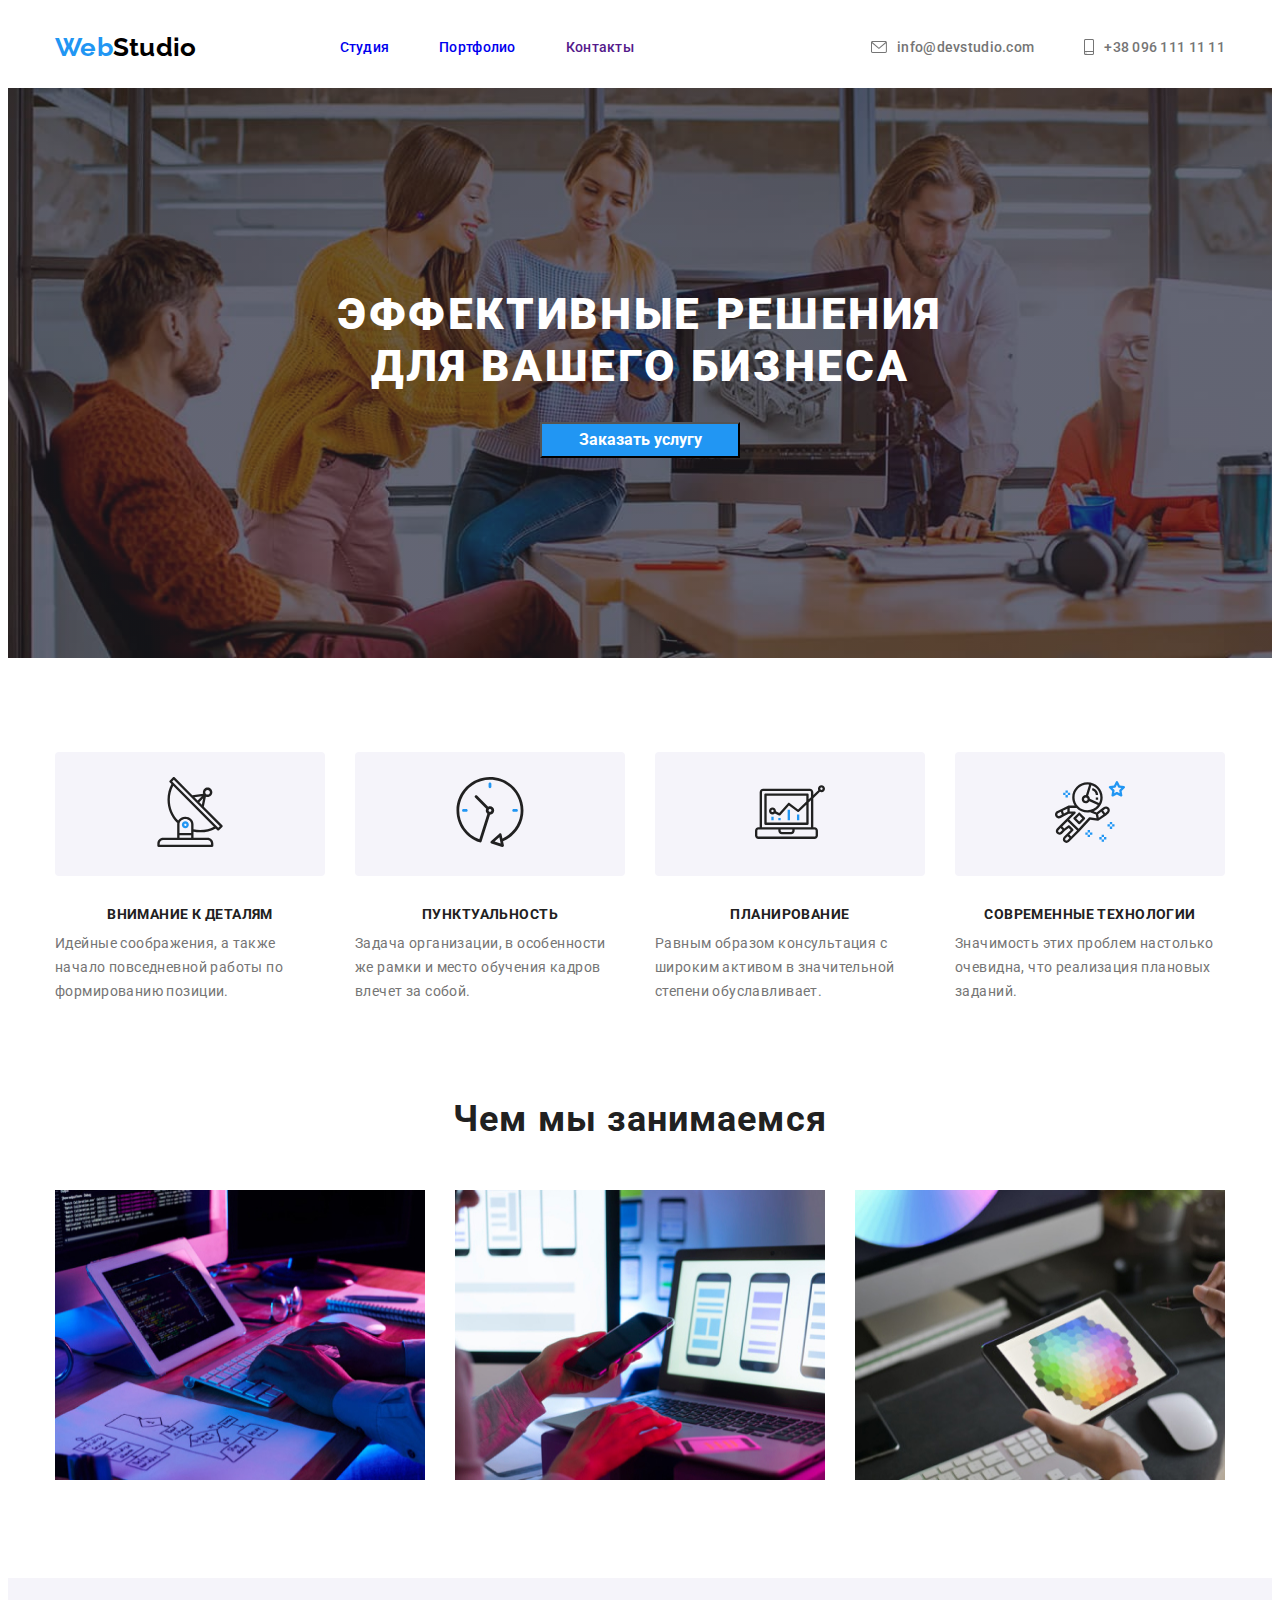
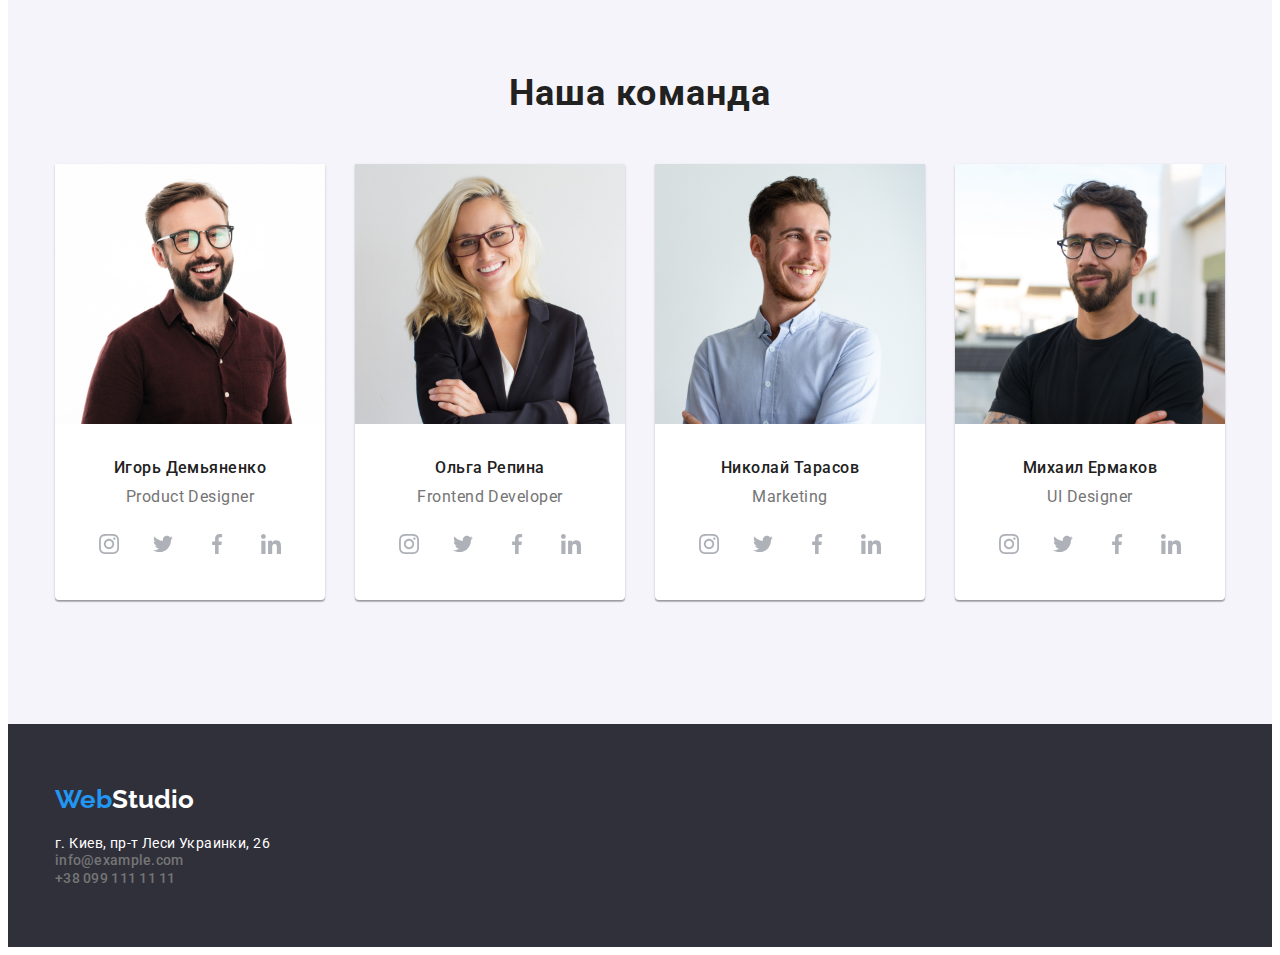
==== index.html @ 42b8e241 "Изменяет соц иконки" ====
<!DOCTYPE html>
<html lang="ru">
<head>
    <meta charset="UTF-8">
    <meta name="viewport" content="width=device-width, initial-scale=1.0">
    <title lang="en">WebStudio</title>
    <link <link href="https://fonts.googleapis.com/css2?family=Raleway:wght@700&family=Roboto:wght@400;500;700;900&display=swap" rel="stylesheet">
    <link rel="stylesheet" href="https://cdnjs.cloudflare.com/ajax/libs/modern-normalize/1.0.0/modern-normalize.min.css" integrity="sha512-ISS7cAi1PEhQ8jnbJpJZMd29NlhNj4AWYyLOSp2CE/CsHxTCu+r+t0D2yoJudVrd0/8fTVPUVDzY5Tvli75u/g==" crossorigin="anonymous" />
    <link rel="stylesheet" href="./style.css">
</head>
<!---->
<body>
    <header class="header">
        <div class="container">
                <nav class="nav">
                    <div class="container-nav-list">
                        <a class="logo" lang="en" href="#">
                        <span class="logo-first">Web</span><span class="logo-second">Studio</span>
                        </a>
                        
                            <ul class="nav-list">

                                <li class="nav-list"><a class="nav-list-studio" href="index.html">Студия</a></li>
                                <li class="nav-list"><a class="nav-list-portfolio" href="portfolio.html">Портфолио</a></li>
                                <li class="nav-list"><a class="nav-list-contacts" href="">Контакты</a></li>
                                
                            </ul>
                    </div>
                </nav>
                <ul class="container-contacts">
                    <li class="contacts-envelope contacts">
                        <svg class="icon-envelope">
                            <use href="./symbol-defs.svg#icon-envelope-1"></use>
                        </svg>  
                        <a class="mail mail-head" href="mailto:info@devstudio.com">info@devstudio.com</a>
                    </li>
                    <li class="contacts-smartphone contacts">
                        <svg class="icon-smartphone">
                            <use  href="./symbol-defs.svg#icon-smartphone-1"></use>
                        </svg>
                        <a class="tel tel-head" href="tel:+380961111111">+38 096 111 11 11</a>
                    </li>
                </ul>                  
        </div>                    
    </header>
    <main>
        <!-- HERO -->
        <section class="hero">
            <div class="container-hero">
                <!--<img src="./Images/Img (7) (1).jpg" alt="Команда разработчиков" width="1600px" height="600px">-->
                <div class="hero-title"><h1 class="hero-title">Эффективные решения<br> для вашего бизнеса</h1></div>
                <div class="container-hero-btn"><button class="hero-btn" type="button"><span class="hero-btn-name">Заказать услугу</span></button></div>
            </div>
        </section>
        <!-- Преимущества работы -->
        <section class="advantages">
            <!-- <h2>Преимущества работы с нами</h2> -->
            <ul class="advantages-list">
                <div class="container-advantages-list container">
                    <li class="advantages-item">
                        <div class="container-icon-advantages"><svg class="icon-advantages"><use href="./symbol-defs.svg#icon-antenna-1-1"></use></svg></div>                
                        <h3 class="advantages-title">Внимание к деталям</h3>
                        <p class="advantages-discription">Идейные соображения, а также начало повседневной работы по формированию позиции.</p>
                    </li>
                    <li class="advantages-item">
                        <div class="container-icon-advantages"><svg class="icon-advantages"><use href="./symbol-defs.svg#icon-clock-1-1"></use></svg></div>
                        <h3 class="advantages-title">Пунктуальность</h3>
                        <p class="advantages-discription">Задача организации, в особенности же рамки и место обучения кадров влечет за собой.</p>
                    </li>
                    <li class="advantages-item">
                        <div class="container-icon-advantages"><svg class="icon-advantages"><use href="./symbol-defs.svg#icon-diagram-1-1"></use></svg></div>
                        <h3 class="advantages-title">Планирование</h3>
                        <p class="advantages-discription">Равным образом консультация с широким активом в значительной степени обуславливает.</p>
                    </li>
                    <li class="advantages-item">
                        <div class="container-icon-advantages"><svg class="icon-advantages"><use href="./symbol-defs.svg#icon-astronaut-1-1"></use></svg></div>
                        <h3 class="advantages-title">Современные технологии</h3>
                        <p class="advantages-discription">Значимость этих проблем настолько очевидна, что реализация плановых заданий.</p>
                    </li>
                </div>
            </ul>
        </section>
        <!--Чем мы занимаемся-->
        <section>  
            <div class="container-we_made container">
                <h2 class="we_made-title">Чем мы занимаемся</h2>
                <ul>
                    <div class="we_made_job-list">
                        <li><img src="Images/img.jpg" alt="Ноутбук на столе." width="370" height="290"></li>
                        <li><img src="Images/img(1).jpg" alt="Телефон." width="370" height="290"></li>
                        <li><img src="Images/img(2).jpg" alt="Планшет." width="370" height="290"></li>
                    </div>
                </ul>
            </div>
        </section>
        <!-- Наша команда -->
        <section class="our_team">
            <div class="container-our_team container">
                <h2 class="our_team-tilte">Наша команда</h2>
                <ul>
                    <div class="our-team-list">
                        <div class="card-item-studio"><li class="our_team-item"><img src="Images/img(3).jpg" alt="Игорь Демьяненко" width="270" height="260">
                        <div class="name"><h3 class="our_team-item-title">Игорь Демьяненко</h3></div>
                        <div class="position"><p lang="en" class="our_team-item-position">Product Designer</p>
                            <ul class="social-list">
                                <div class="container-social-list">
                                    <li class="social-list-item"><svg class="social-icon"><use href="./symbol-defs.svg#icon-Ellipse-5-1"></use></svg></li>
                                    <li class="social-list-item"><svg class="social-icon"><use href="./symbol-defs.svg#icon-Ellipse-1-1"></use></svg></li>
                                    <li class="social-list-item"><svg class="social-icon"><use href="./symbol-defs.svg#icon-Ellipse-3-1"></use></svg></li>
                                    <li class="social-list-item"><svg class="social-icon"><use href="./symbol-defs.svg#icon-Ellipse-4-1"></use></svg></li>
                                </div>
                            </ul>
                        </div></li>
                        </div>
                        <div class="card-item-studio"><li class="our_team-item"><img src="Images/img(4).jpg" alt="Ольга Репина" width="270" height="260">
                            <div class="name"><h3 class="our_team-item-title">Ольга Репина</h3></div>
                            <div class="position"><p lang="en" class="our_team-item-position">Frontend Developer</p>
                            <ul class="social-list">
                                <div class="container-social-list">
                                    <li class="social-list-item"><svg class="social-icon"><use href="./symbol-defs.svg#icon-Ellipse-5-1"></use></svg></li>
                                    <li class="social-list-item"><svg class="social-icon"><use href="./symbol-defs.svg#icon-Ellipse-1-1"></use></svg></li>
                                    <li class="social-list-item"><svg class="social-icon"><use href="./symbol-defs.svg#icon-Ellipse-3-1"></use></svg></li>
                                    <li class="social-list-item"><svg class="social-icon"><use href="./symbol-defs.svg#icon-Ellipse-4-1"></use></svg></li>
                                </div>
                            </ul>
                            </div></li>
                        </div>
                        <div class="card-item-studio"><li class="our_team-item"><img src="Images/img(5).jpg" alt="Николай Тарасов" width="270" height="260">
                            <div class="name"><h3 class="our_team-item-title">Николай Тарасов</h3></div>
                            <div class="position"><p lang="en" class="our_team-item-position">Marketing</p>
                            <ul class="social-list">
                                <div class="container-social-list">
                                    <li class="social-list-item"><svg class="social-icon"><use href="./symbol-defs.svg#icon-Ellipse-5-1"></use></svg></li>
                                    <li class="social-list-item"><svg class="social-icon"><use href="./symbol-defs.svg#icon-Ellipse-1-1"></use></svg></li>
                                    <li class="social-list-item"><svg class="social-icon"><use href="./symbol-defs.svg#icon-Ellipse-3-1"></use></svg></li>
                                    <li class="social-list-item"><svg class="social-icon"><use href="./symbol-defs.svg#icon-Ellipse-4-1"></use></svg></li>
                                </div>
                            </ul>
                            </div></li>
                        </div>
                        <div class="card-item-studio"><li class="our_team-item"><img src="Images/img(6).jpg" alt="Михаил Ермаков" width="270" height="260">
                            <div class="name"><h3 class="our_team-item-title">Михаил Ермаков</h3></div>
                            <div class="position"><p lang="en" class="our_team-item-position">UI Designer</p>
                            <ul class="social-list">
                                <div class="container-social-list">
                                    <li class="social-list-item"><svg class="social-icon"><use href="./symbol-defs.svg#icon-Ellipse-5-1"></use></svg></li>
                                    <li class="social-list-item"><svg class="social-icon"><use href="./symbol-defs.svg#icon-Ellipse-1-1"></use></svg></li>
                                    <li class="social-list-item"><svg class="social-icon"><use href="./symbol-defs.svg#icon-Ellipse-3-1"></use></svg></li>
                                    <li class="social-list-item"><svg class="social-icon"><use href="./symbol-defs.svg#icon-Ellipse-4-1"></use></svg></li>
                                </div>
                            </ul>                            

                        </div></li>
                        </div>
                    </div>
                </ul>
            </div>
        </section>
        <!-- <section>
            <h2 class="constant-clients">Постоянные клиенты</h2>
        </section>-->
    </main> 
    <footer class="footer">
        <div class="container">
            <div class="container-logo">
                <a class="logo" lang="en" href="#"> 
                    <span class="logo-first">Web</span><span class="logo-foot">Studio</span></a> 
            </div>
            <address class="adress">
                <div class="container-adress">
                    <p class="adress-gorod">г. Киев, пр-т Леси Украинки, 26</p>
                    <ul class="contacts">
                        <li><a class="mail" href="mailto:info@example.com">info@example.com</a></li>
                        <li><a class="tel" href="tel:+380991111111">+38 099 111 11 11</a></li>
                    </ul>
                </div>
            </address>
        </div>
    </footer>  

</body>
</html>
---- style.css ----
:root{
    --accent-color:#2196F3;
    --roboto-font: Roboto, sans-serif;
    --raleway-font: Raleway, sans-serif;
    --titles-color: #212121;
    --items-color: #757575;

}

h1,
h2,
h3,
h4,
h5,
h6{
    margin: 0;
}

ul,
ol{
    margin: 0;
    padding: 0;
}
p{
    margin: 0;
}

/*------------HEADER--------------*/ 
.logo{
font-family: var(--raleway-font);
font-weight: 700;
font-size: 26px;
line-height: 1.192;
text-decoration: none;    
}
.logo-first{
color: #2196F3;

}
.logo-second{
color: #000000;
}
.header{
    padding-bottom: 25px;
}

.header .logo{
    margin-right: 93px;
    
}
.nav-list:not(:first-child){
  margin-left: 50px;  
}
.icon-envelope{
    width: 16px;
    height: 12px;
}
.mail-head{
    margin-left: 10px;
}
.tel-head{
    margin-left: 10px;
}
.icon-smartphone{
    width: 10px;
    height: 16px;
}

.contacts-smartphone{
    margin-left: 50px;
    display: flex;
    align-items: center;
}
.contacts-smartphone:hover, .contacts-smartphone:focus, .contacts-envelope:hover, .coctacts-envelope:focus{
    fill: var(--accent-color);
    color: var(--accent-color);
}

.contacts-envelope{
    display: flex;
    align-items: center;
}

.container{
    width: 1170px;
    padding: 0 15px;
    margin: 0 auto;
   
}
.header>.container{
    display: flex;
    align-items: center;
    justify-content: space-between;
    padding-top: 24px;
}
.container-nav-list{
    display: flex;
    align-items: center;
}
.nav-list{
    display: flex;
    align-items: center;
}
.container-contacts{
    display: flex;
    align-items: center;
    
}


.nav{
font-family: var(--roboto-font);
font-style: normal;
font-weight: 500;
font-size: 14px;
line-height: 1.143;
letter-spacing: 0.02em;
           
}
.nav-list{
    color: var(--titles-color);
}
.nav-list, .contacts, .advantages-list, .we_made_job-list, .our-team-list, .btn-list, .examples-list {
list-style: none;

}
.nav-list-studio, .nav-list-portfolio, .nav-list-contacts{
    text-decoration: none;
    
}
.nav-list-studio:hover, .nav-list-studio:focus, 
.nav-list-portfolio:hover, .nav-list-portfolio:focus, 
.nav-list-contacts:hover, .nav-list-contacts:focus {
    color: var(--accent-color);
}
.mail, .tel {
    text-decoration: none;
    color: var(--items-color);
    font-style: normal;
    font-family: var(--roboto-font);
    font-style: normal;
    font-weight: 500;
    font-size: 14px;
    line-height: 1.143;
    letter-spacing: 0.02em;
}

.mail:hover, .mail:focus, .tel:hover, .tel:focus{
    color:var(--accent-color);
}

}
/*-------------END HEADER----------------*/

/*-------------HERO----------------*/


.hero{
    padding-bottom: 200px;
    padding-top: 200px;
    background-color: #2F303A;

}
.container-hero{
    text-align: center;
    padding-bottom: 200px;
    padding-top: 200px;
    background-color: #2F303A;
    background-image: linear-gradient(
        rgba(47, 48, 58, 0.4),
        rgba(47, 48, 58, 0.4)), 
        url(./Images/Img\ \(7\)\ \(1\).jpg);
    background-repeat: no-repeat;
    background-size: cover;
    
}

.hero-title{
font-family: var(--roboto-font);
font-weight: 900;
font-size: 44px;
line-height: 1,364;
letter-spacing: 0.06em;
text-transform: uppercase;
text-align: center;
margin-bottom: 30px;
color: #FFFFFF;
}


.hero-btn{
font-family: var(--roboto-font);
font-style: normal;
font-weight: bold;
font-size: 16px;
line-height: 1.875;
text-align: center;
min-width: 200px;
background-color: var(--accent-color);

/* identical to box height, or 187% */

color: #FFFFFF;
}

.hero-btn-name{
font-family: var(--roboto-font);
font-style: normal;
font-weight: bold;
font-size: 16px;
line-height: 1.875;
/* identical to box height, or 187% */
}

.container-hero-btn{
    text-align: center;
}

/*--------------END HERO--------------*/

/*--------------ADVANTAGES-------------*/
.advantages-title{
    
    font-family: var(--roboto-font);
    font-style: normal;
    font-weight: bold;
    font-size: 14px;
    line-height:1.143;
    letter-spacing: 0.03em;
    text-transform: uppercase;
    color: var(--titles-color);
    margin-top: 30px;
}
.advantages-discription{
font-family: var(--roboto-font);
font-style: normal;
font-weight: normal;
font-size: 14px;
line-height: 1.714;
/* or 171% */
letter-spacing: 0.03em;
color: var(--items-color);
max-width: 270px;
margin-top: 10px;
}

.container-advantages-list{
    display: flex;
    align-items: center;
    padding-top: 94px;
    padding-bottom: 94px;
    
    justify-content: space-between;
}

.container-icon-advantages{

   display: block;
   padding-top: 25px;
   padding-bottom: 25px;
   padding-left: 100px;
   padding-right: 100px;
   background-color: #F5F4FA;
   border-radius: 4px;
   


}
.icon-advantages{
    width: 70px;
    height: 70px;
}
.advantages-item{
    display: flex;
    flex-direction: column;
    align-items: center;
}


.container-advantages-list:not(:last-child){
    margin-right: 30px;
}

/*---------------END AVANTAGES--------------*/

/*---------------WE MADE--------------------*/


.we_made-title, .our_team-tilte, .constant-clients{
font-family: var(--roboto-font);
font-weight: 700;
font-size: 36px;
line-height: 1.167;
text-align: center;
letter-spacing: 0.03em;
color: var(--titles-color);
}

.container-we_made{
    padding-bottom: 94px;
}
.we_made_job-list{
    display: flex;
    justify-content: space-between;
    margin-top: 50px;
}
.we_made_job-list:not(:last-child){
    margin-right: 30px;
}
/*----------------END WE MADE----------------*/

/*---------------OUR TEAM--------------------*/
.name{
    padding-top: 30px;
    

}
.position{
    margin-top: 10px;
}

.our_team-item-title{
    font-family: var(--roboto-font);
    font-style: normal;
    font-weight: 500;
    font-size: 16px;
    line-height: 1.188;
    text-align: center;
    letter-spacing: 0.03em;
    color: var(--titles-color);
    
}
.our_team-item-position{
    font-family: var(--roboto-font);
font-style: normal;
font-weight: normal;
font-size: 16px;
line-height: 1.188;
text-align: center;
letter-spacing: 0.03em;
color: var(--items-color);
margin-bottom: 16px;
}
.card-item-studio{
    
    border-radius: 0 0 4px 4px;
    box-shadow: 0px 1px 3px rgba(0, 0, 0, 0.12), 0px 1px 1px rgba(0, 0, 0, 0.14), 0px 2px 1px rgba(0, 0, 0, 0.2);
    background-color: #FFFFFF;
}

.container-our_team{

    padding-top: 94px;
    padding-bottom: 94px;
    background-color: #F5F4FA;
}
.our-team-list{
    display: flex;
    justify-content: space-between;
    margin-top: 50px;
    padding-bottom: 30px;
}
.our-team-list:not(:last-child){
    margin-right: 30px;

}

.our_team{
    background-color: #F5F4FA;
}
.social-list{
    list-style-type: none;

}
.social-list-item{
    
    
}
.container-social-list{
    display: flex;
    justify-content: space-between;
    padding-bottom: 30px;
    padding-right: 32px;
    padding-left: 32px;
}
.social-icon{
    width: 44px;
    height: 44px;
    border-radius: 50%;
    
}
.social-icon:hover, .social-icon:focus{
    background-color: var(--accent-color);
    fill: #ffffff;
}
/*-----------------END OUR TEAM---------------*/

/*-----------------FOOTER---------------------*/

.footer{
    background-color: #2F303A;
    padding-top: 60px;
    padding-bottom: 60px;
   
}
.logo-foot{
    color: #ffffff;    
}

.container-logo{
margin-bottom: 20px;
}
.container-address{
    text-align: left;
}

.adress-gorod{
font-family: var(--roboto-font);
font-style: normal;
font-weight: normal;
font-size: 14px;
line-height: 24px1.714;
letter-spacing: 0.03em;
color: #FFFFFF;
}



/*------------------END FOOTER-----------------*/

/*------------------PORTFOLIO------------------*/

.portfolio-body{
    margin: 0;
}
.container-btn-list{
display: flex;
justify-content: center;
padding-bottom: 34px;
padding-top: 94px;

}


.card{
    padding-top: 20px;
    padding-bottom: 20px;
    padding-left: 24px;
    padding-right: 24px;
    border-bottom: 1px solid #eeeeee;
    border-left: 1px solid #eeeeee;
    border-right: 1px solid #eeeeee;
    
}
.btn-item{
    display: block;
    height: 38px;
     background-color: #F5F4FA;
     border-radius: 4px;
     border-color: transparent;
    
/*width: 84px;
height: 26px;
left: 598px;
top: 180px;*/

font-family: var(--roboto-font);
font-style: normal;
font-weight: 500;
font-size: 16px;
line-height: 1.625;
/* identical to box height, or 162% */

text-align: center;
letter-spacing: 0.03em;

color:var(--titles-color);
}


.btn-first{
    width: 73px;  
}
.btn-second{
    width: 128px;
}
.btn-third{
    width: 140px;
}
.btn-fourth{
    width: 103px;
}
.btn-fifth{
    width: 130px;
}
.btn-list{
font-family: var(--roboto-font);
font-style: normal;
font-weight: 500;
font-size: 16px;
line-height: 1.625;
text-align: center;
letter-spacing: 0.03em;
color: var(--titles-color);
}
.btn-sheet:not(:last-child){
    margin-right: 8px;
}

.examples-item-picture{
    display: block;
}
.container-examples-list{
    display: flex;
    flex-wrap: wrap;
    padding-bottom: 94px;
}   
.card-item:not(:nth-child(3n+1)){
    margin-left: 30px;
}
.card-item{
    flex-basis: CALC(100%/3-90);
    
}
.card-item:not(:nth-child(n+7)){
    margin-bottom: 30px;
}
.examples-title{
    
font-family: var(--roboto-font);
font-style: normal;
font-weight: bold;
font-size: 18px;
line-height: 2;
letter-spacing: 0.06em;
color: var(--titles-color);
padding-bottom: 4px;
}
.example-description{
  
font-family: var(--roboto-font);
font-style: normal;
font-weight: normal;
font-size: 16px;
line-height: 1.875;
letter-spacing: 0.03em;
color: var(--items-color);
}
.padding{
    padding-bottom: 94px;
}

.btn-item:hover, .btn-item:focus{
    background-color: var(--accent-color); 
    color: #ffffff;
}
/*--------------END PORTFOLIO-----------*/
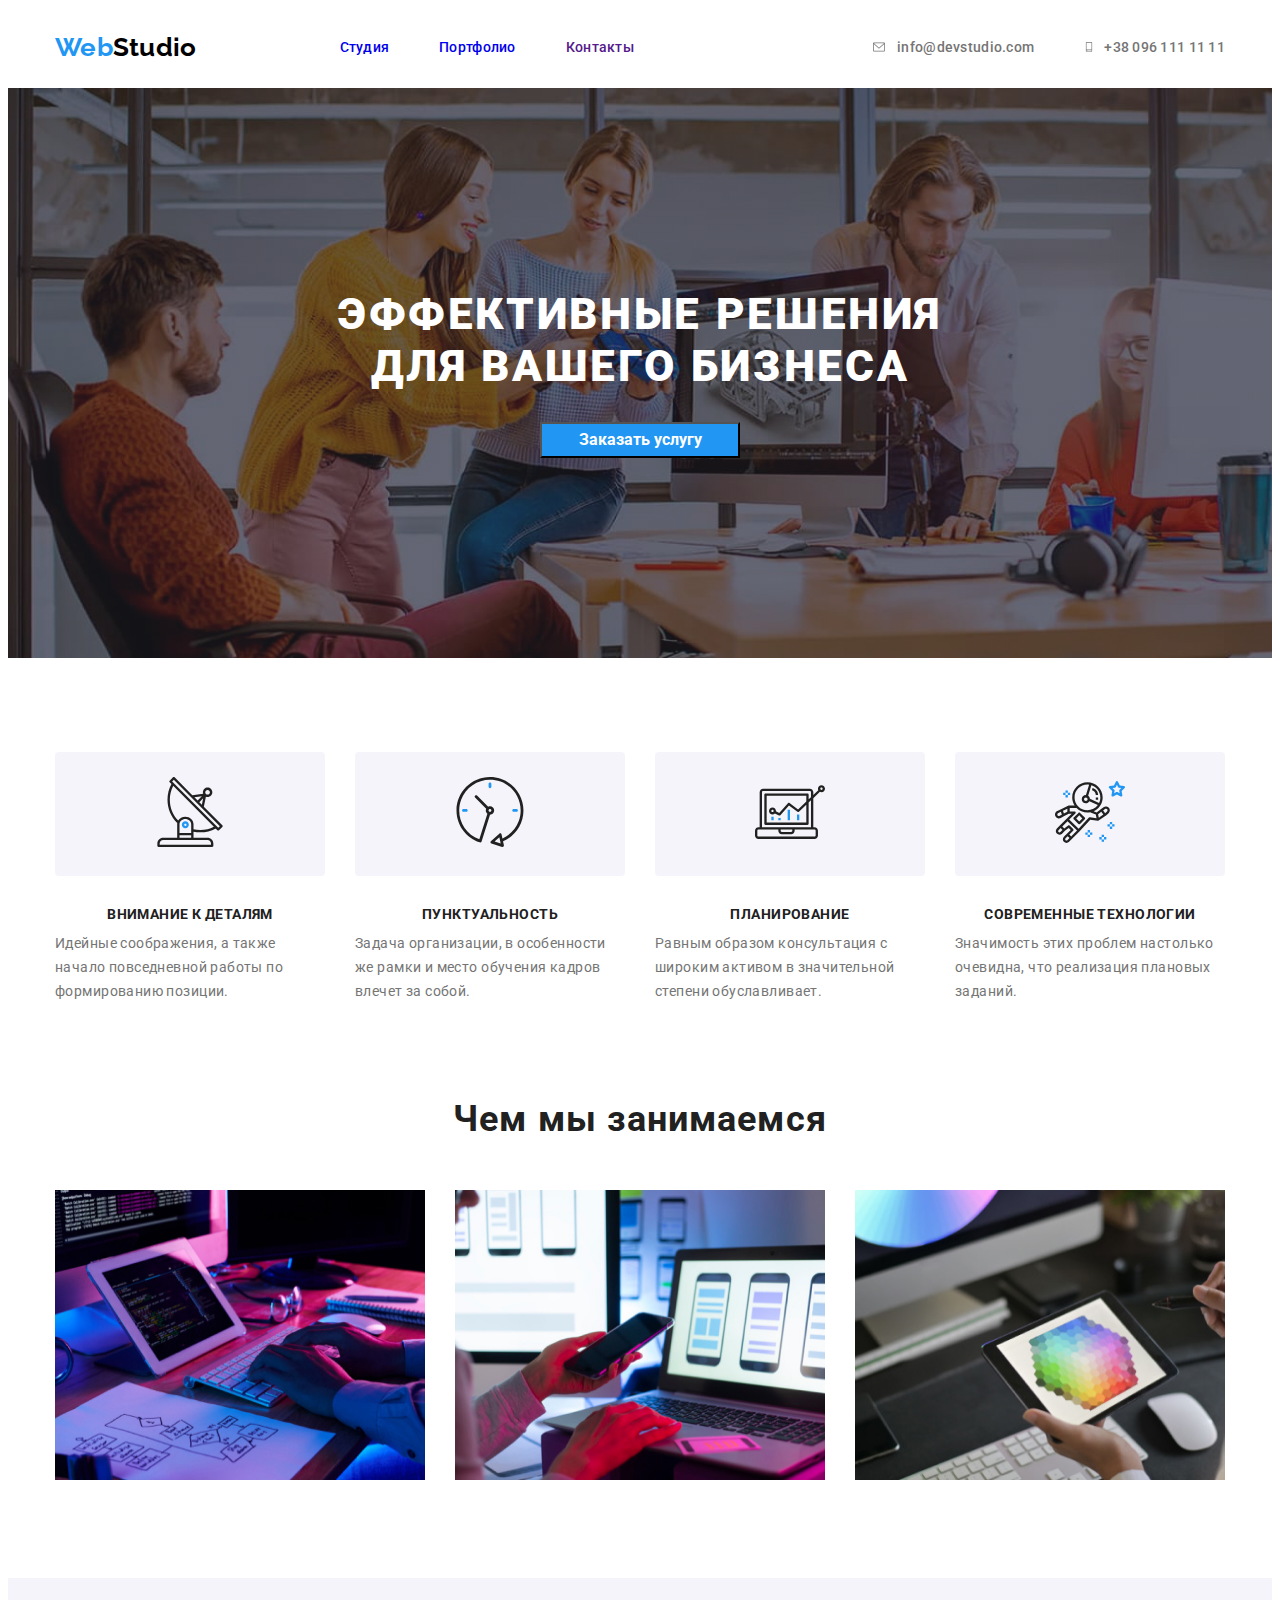
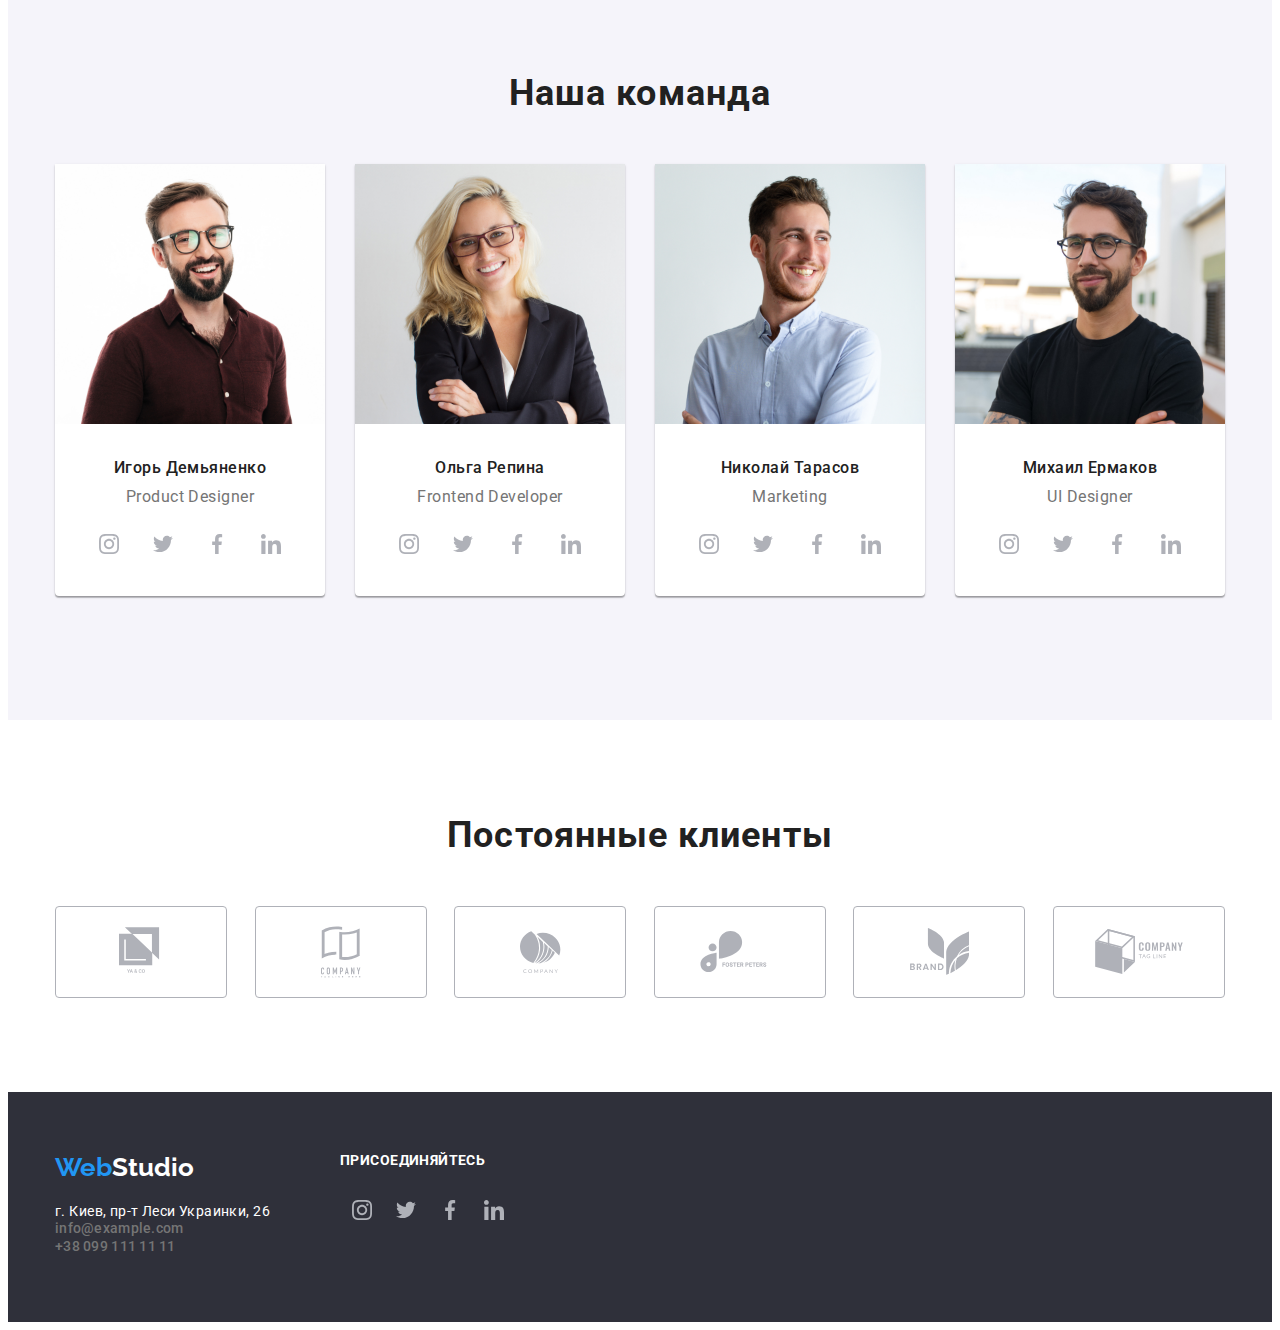
==== commit df18c8cc: "Корректирует футер" ====
--- a/index.html
+++ b/index.html
@@ -29,13 +29,13 @@
                 </nav>
                 <ul class="container-contacts">
                     <li class="contacts-envelope contacts">
-                        <svg class="icon-envelope">
-                            <use href="./symbol-defs.svg#icon-envelope-1"></use>
+                        <svg class="icon-envelope" width="16" height="12">
+                            <use href="./symbol-defs.svg#icon-envelope"></use>
                         </svg>  
                         <a class="mail mail-head" href="mailto:info@devstudio.com">info@devstudio.com</a>
                     </li>
                     <li class="contacts-smartphone contacts">
-                        <svg class="icon-smartphone">
+                        <svg class="icon-smartphone" width="10" height="16">
                             <use  href="./symbol-defs.svg#icon-smartphone-1"></use>
                         </svg>
                         <a class="tel tel-head" href="tel:+380961111111">+38 096 111 11 11</a>
@@ -104,10 +104,10 @@
                         <div class="position"><p lang="en" class="our_team-item-position">Product Designer</p>
                             <ul class="social-list">
                                 <div class="container-social-list">
-                                    <li class="social-list-item"><svg class="social-icon"><use href="./symbol-defs.svg#icon-Ellipse-5-1"></use></svg></li>
-                                    <li class="social-list-item"><svg class="social-icon"><use href="./symbol-defs.svg#icon-Ellipse-1-1"></use></svg></li>
-                                    <li class="social-list-item"><svg class="social-icon"><use href="./symbol-defs.svg#icon-Ellipse-3-1"></use></svg></li>
-                                    <li class="social-list-item"><svg class="social-icon"><use href="./symbol-defs.svg#icon-Ellipse-4-1"></use></svg></li>
+                                    <li class="social-list-item"><a class="social-link" href="#"><svg class="social-icon"><use href="./symbol-defs.svg#icon-instagram-2-1"></use></svg></a></li>
+                                    <li class="social-list-item"><a class="social-link" href="#"><svg class="social-icon"><use href="./symbol-defs.svg#icon-twitter-1-1"></use></svg></a></li>
+                                    <li class="social-list-item"><a class="social-link" href="#"><svg class="social-icon"><use href="./symbol-defs.svg#icon-facebook-1-1"></use></svg></a></li>
+                                    <li class="social-list-item"><a class="social-link" href="#"><svg class="social-icon"><use href="./symbol-defs.svg#icon-linkedin-1-1"></use></svg></a></li>
                                 </div>
                             </ul>
                         </div></li>
@@ -117,10 +117,10 @@
                             <div class="position"><p lang="en" class="our_team-item-position">Frontend Developer</p>
                             <ul class="social-list">
                                 <div class="container-social-list">
-                                    <li class="social-list-item"><svg class="social-icon"><use href="./symbol-defs.svg#icon-Ellipse-5-1"></use></svg></li>
-                                    <li class="social-list-item"><svg class="social-icon"><use href="./symbol-defs.svg#icon-Ellipse-1-1"></use></svg></li>
-                                    <li class="social-list-item"><svg class="social-icon"><use href="./symbol-defs.svg#icon-Ellipse-3-1"></use></svg></li>
-                                    <li class="social-list-item"><svg class="social-icon"><use href="./symbol-defs.svg#icon-Ellipse-4-1"></use></svg></li>
+                                    <li class="social-list-item"><a class="social-link" href="#"><svg class="social-icon"><use href="./symbol-defs.svg#icon-instagram-2-1"></use></svg></a></li>
+                                    <li class="social-list-item"><a class="social-link" href="#"><svg class="social-icon"><use href="./symbol-defs.svg#icon-twitter-1-1"></use></svg></a></li>
+                                    <li class="social-list-item"><a class="social-link" href="#"><svg class="social-icon"><use href="./symbol-defs.svg#icon-facebook-1-1"></use></svg></a></li>
+                                    <li class="social-list-item"><a class="social-link" href="#"><svg class="social-icon"><use href="./symbol-defs.svg#icon-linkedin-1-1"></use></svg></a></li>
                                 </div>
                             </ul>
                             </div></li>
@@ -130,10 +130,10 @@
                             <div class="position"><p lang="en" class="our_team-item-position">Marketing</p>
                             <ul class="social-list">
                                 <div class="container-social-list">
-                                    <li class="social-list-item"><svg class="social-icon"><use href="./symbol-defs.svg#icon-Ellipse-5-1"></use></svg></li>
-                                    <li class="social-list-item"><svg class="social-icon"><use href="./symbol-defs.svg#icon-Ellipse-1-1"></use></svg></li>
-                                    <li class="social-list-item"><svg class="social-icon"><use href="./symbol-defs.svg#icon-Ellipse-3-1"></use></svg></li>
-                                    <li class="social-list-item"><svg class="social-icon"><use href="./symbol-defs.svg#icon-Ellipse-4-1"></use></svg></li>
+                                    <li class="social-list-item"><a class="social-link" href="#"><svg class="social-icon"><use href="./symbol-defs.svg#icon-instagram-2-1"></use></svg></a></li>
+                                    <li class="social-list-item"><a class="social-link" href="#"><svg class="social-icon"><use href="./symbol-defs.svg#icon-twitter-1-1"></use></svg></a></li>
+                                    <li class="social-list-item"><a class="social-link" href="#"><svg class="social-icon"><use href="./symbol-defs.svg#icon-facebook-1-1"></use></svg></a></li>
+                                    <li class="social-list-item"><a class="social-link" href="#"><svg class="social-icon"><use href="./symbol-defs.svg#icon-linkedin-1-1"></use></svg></a></li>
                                 </div>
                             </ul>
                             </div></li>
@@ -143,10 +143,10 @@
                             <div class="position"><p lang="en" class="our_team-item-position">UI Designer</p>
                             <ul class="social-list">
                                 <div class="container-social-list">
-                                    <li class="social-list-item"><svg class="social-icon"><use href="./symbol-defs.svg#icon-Ellipse-5-1"></use></svg></li>
-                                    <li class="social-list-item"><svg class="social-icon"><use href="./symbol-defs.svg#icon-Ellipse-1-1"></use></svg></li>
-                                    <li class="social-list-item"><svg class="social-icon"><use href="./symbol-defs.svg#icon-Ellipse-3-1"></use></svg></li>
-                                    <li class="social-list-item"><svg class="social-icon"><use href="./symbol-defs.svg#icon-Ellipse-4-1"></use></svg></li>
+                                    <li class="social-list-item"><a class="social-link" href="#"><svg class="social-icon"><use href="./symbol-defs.svg#icon-instagram-2-1"></use></svg></a></li>
+                                    <li class="social-list-item"><a class="social-link" href="#"><svg class="social-icon"><use href="./symbol-defs.svg#icon-twitter-1-1"></use></svg></a></li>
+                                    <li class="social-list-item"><a class="social-link" href="#"><svg class="social-icon"><use href="./symbol-defs.svg#icon-facebook-1-1"></use></svg></a></li>
+                                    <li class="social-list-item"><a class="social-link" href="#"><svg class="social-icon"><use href="./symbol-defs.svg#icon-linkedin-1-1"></use></svg></a></li>
                                 </div>
                             </ul>                            
 
@@ -156,26 +156,50 @@
                 </ul>
             </div>
         </section>
-        <!-- <section>
-            <h2 class="constant-clients">Постоянные клиенты</h2>
-        </section>-->
+
+        <section class="constant-clients container">
+            <h2 class="constant-clients-title">Постоянные клиенты</h2>
+            <ul class="clients-list">
+                <li><a class="clients-link" href="#"><svg width="44.3" height="49.3" class="clients-icon" ><use href="./symbol-defs.svg#icon-logo-1-1"></use></svg></a></li>
+                <li><a class="clients-link" href="#"><svg width="40" height="52" class="clients-icon" ><use href="./symbol-defs.svg#icon-logo-2-1"></use></svg></a></li>
+                <li><a class="clients-link" href="#"><svg width="41" height="42.6" class="clients-icon" ><use href="./symbol-defs.svg#icon-logo-3-1"></use></svg></a></li>
+                <li><a class="clients-link" href="#"><svg width="79.7" height="42" class="clients-icon" ><use href="./symbol-defs.svg#icon-logo-4-1"></use></svg></a></li>
+                <li><a class="clients-link" href="#"><svg width="59" height="47" class="clients-icon" ><use href="./symbol-defs.svg#icon-logo-5-1"></use></svg></a></li>
+                <li><a class="clients-link" href="#"><svg width="88.5" height="45.5" class="clients-icon" ><use href="./symbol-defs.svg#icon-logo-6-1"></use></svg></a></li>
+            </ul>
+        </section>
     </main> 
     <footer class="footer">
         <div class="container">
-            <div class="container-logo">
-                <a class="logo" lang="en" href="#"> 
-                    <span class="logo-first">Web</span><span class="logo-foot">Studio</span></a> 
-            </div>
-            <address class="adress">
+            <div class="footer-content">
                 <div class="container-adress">
-                    <p class="adress-gorod">г. Киев, пр-т Леси Украинки, 26</p>
-                    <ul class="contacts">
-                        <li><a class="mail" href="mailto:info@example.com">info@example.com</a></li>
-                        <li><a class="tel" href="tel:+380991111111">+38 099 111 11 11</a></li>
+                    <div class="container-logo">
+                        <a class="logo" lang="en" href="#"> 
+                            <span class="logo-first">Web</span><span class="logo-foot">Studio</span></a> 
+                    </div>
+                    <address class="adress">
+                        <div class="container-adress">
+                            <p class="adress-gorod">г. Киев, пр-т Леси Украинки, 26</p>
+                            <ul class="contacts">
+                                <li><a class="mail" href="mailto:info@example.com">info@example.com</a></li>
+                                <li><a class="tel" href="tel:+380991111111">+38 099 111 11 11</a></li>
+                            </ul>
+                        </div>
+                    </address>
+                </div>
+                <div class="container-join">
+                    <p class="join">присоединяйтесь</p>
+                    <ul class="social-list">
+                        <div class="container-social-list">
+                            <li class="social-list-item"><a class="social-link" href="#"><svg class="social-icon"><use href="./symbol-defs.svg#icon-instagram-2-1"></use></svg></a></li>
+                            <li class="social-list-item"><a class="social-link" href="#"><svg class="social-icon"><use href="./symbol-defs.svg#icon-twitter-1-1"></use></svg></a></li>
+                            <li class="social-list-item"><a class="social-link" href="#"><svg class="social-icon"><use href="./symbol-defs.svg#icon-facebook-1-1"></use></svg></a></li>
+                            <li class="social-list-item"><a class="social-link" href="#"><svg class="social-icon"><use href="./symbol-defs.svg#icon-linkedin-1-1"></use></svg></a></li>
+                        </div>
                     </ul>
                 </div>
-            </address>
-        </div>
+            </div>    
+        </div>    
     </footer>  
 
 </body>
--- a/style.css
+++ b/style.css
@@ -373,10 +373,25 @@
 
 }
 .social-list-item{
-    
-    
-}
+    display: flex;
+    
+    
+    
+    
+}
+.social-link{
+  display: flex;
+  justify-content: center;
+  align-items: center;
+  width: 44px;
+  height: 44px;
+    border-radius: 50%;
+    
+}
+
+
 .container-social-list{
+    
     display: flex;
     justify-content: space-between;
     padding-bottom: 30px;
@@ -384,16 +399,76 @@
     padding-left: 32px;
 }
 .social-icon{
-    width: 44px;
-    height: 44px;
-    border-radius: 50%;
-    
-}
-.social-icon:hover, .social-icon:focus{
+    display: inline-block;
+    margin-left: auto;
+    margin-right: auto;
+    margin-top: auto;
+    margin-bottom: auto;
+    width: 20px;
+    height: 20px;
+    fill: #AFB1B8;
+   
+}
+.social-link:hover, .social-list-item:focus{
     background-color: var(--accent-color);
-    fill: #ffffff;
+}
+.social-link:hover .social-icon,
+.social-link:focus .social-icon{
+    fill: #FFFFFF;
+    
+
+    
 }
 /*-----------------END OUR TEAM---------------*/
+/*------------------CONSTANT CLIENTS-------------*/
+
+.clients-list{
+    display: flex;
+    justify-content: space-between;
+    list-style-type: none;
+}
+.constant-clients-title{
+    font-family:var(--roboto-font);
+font-style: normal;
+font-weight: bold;
+font-size: 36px;
+line-height: 1.167;
+text-align: center;
+letter-spacing: 0.03em;
+color: #212121;
+margin-bottom: 50px;
+}
+.constant-clients{
+    padding-top: 94px;
+    padding-bottom: 94px;
+}
+.clients-link{
+    display: flex;
+    width: 170px;
+    height: 90px;
+    border: 1px solid #AFB1B8;
+    border-radius: 4px;
+    justify-content: center;
+    align-items: center;
+
+}
+.clients-icon{
+    fill:#AFB1B8;
+}
+.clients-icon:hover, .clients-icon:focus{
+    fill: var(--accent-color);
+}
+.clients-link:hover, .clients-link:focus{
+    border-color: var(--accent-color);
+}
+.clients-link:hover .clients-icon,
+.clients-link:focus .clients-icon{
+    fill:var(--accent-color);
+    
+}
+
+
+/*---------------END CONSTANT CLIENTS------------*/
 
 /*-----------------FOOTER---------------------*/
 
@@ -401,7 +476,22 @@
     background-color: #2F303A;
     padding-top: 60px;
     padding-bottom: 60px;
-   
+       
+}
+.join{
+font-family: Roboto;
+font-style: normal;
+font-weight: bold;
+font-size: 14px;
+line-height: 1.143;
+letter-spacing: 0.03em;
+text-transform: uppercase;
+color: #FFFFFF;
+margin-bottom: 20px;
+}
+
+.footer-content{
+    display: flex;
 }
 .logo-foot{
     color: #ffffff;    
@@ -413,7 +503,12 @@
 .container-address{
     text-align: left;
 }
-
+.container-join{
+    margin-left: 70px;
+}
+.container-join .container-social-list{
+    padding-left: 0;
+}
 .adress-gorod{
 font-family: var(--roboto-font);
 font-style: normal;
@@ -423,7 +518,12 @@
 letter-spacing: 0.03em;
 color: #FFFFFF;
 }
-
+.container-join .social-link{
+    
+
+
+    
+}
 
 
 /*------------------END FOOTER-----------------*/
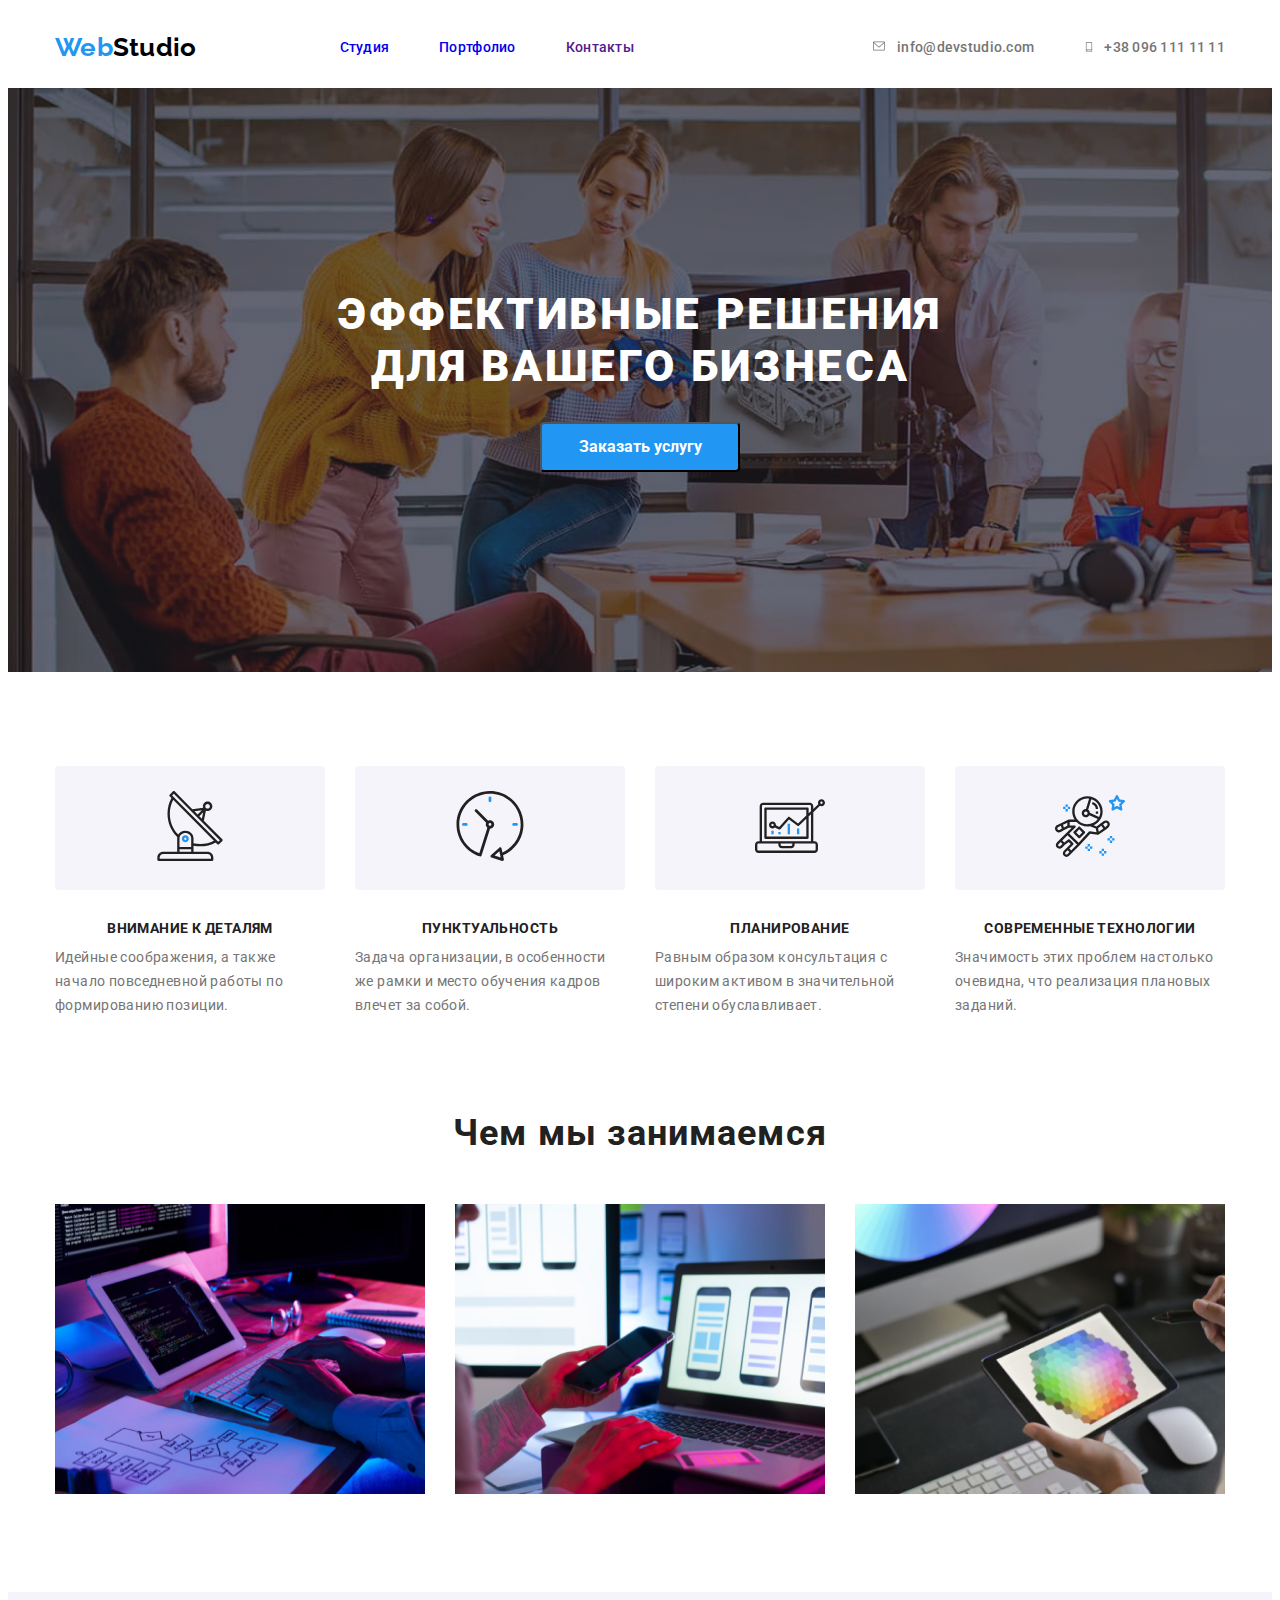
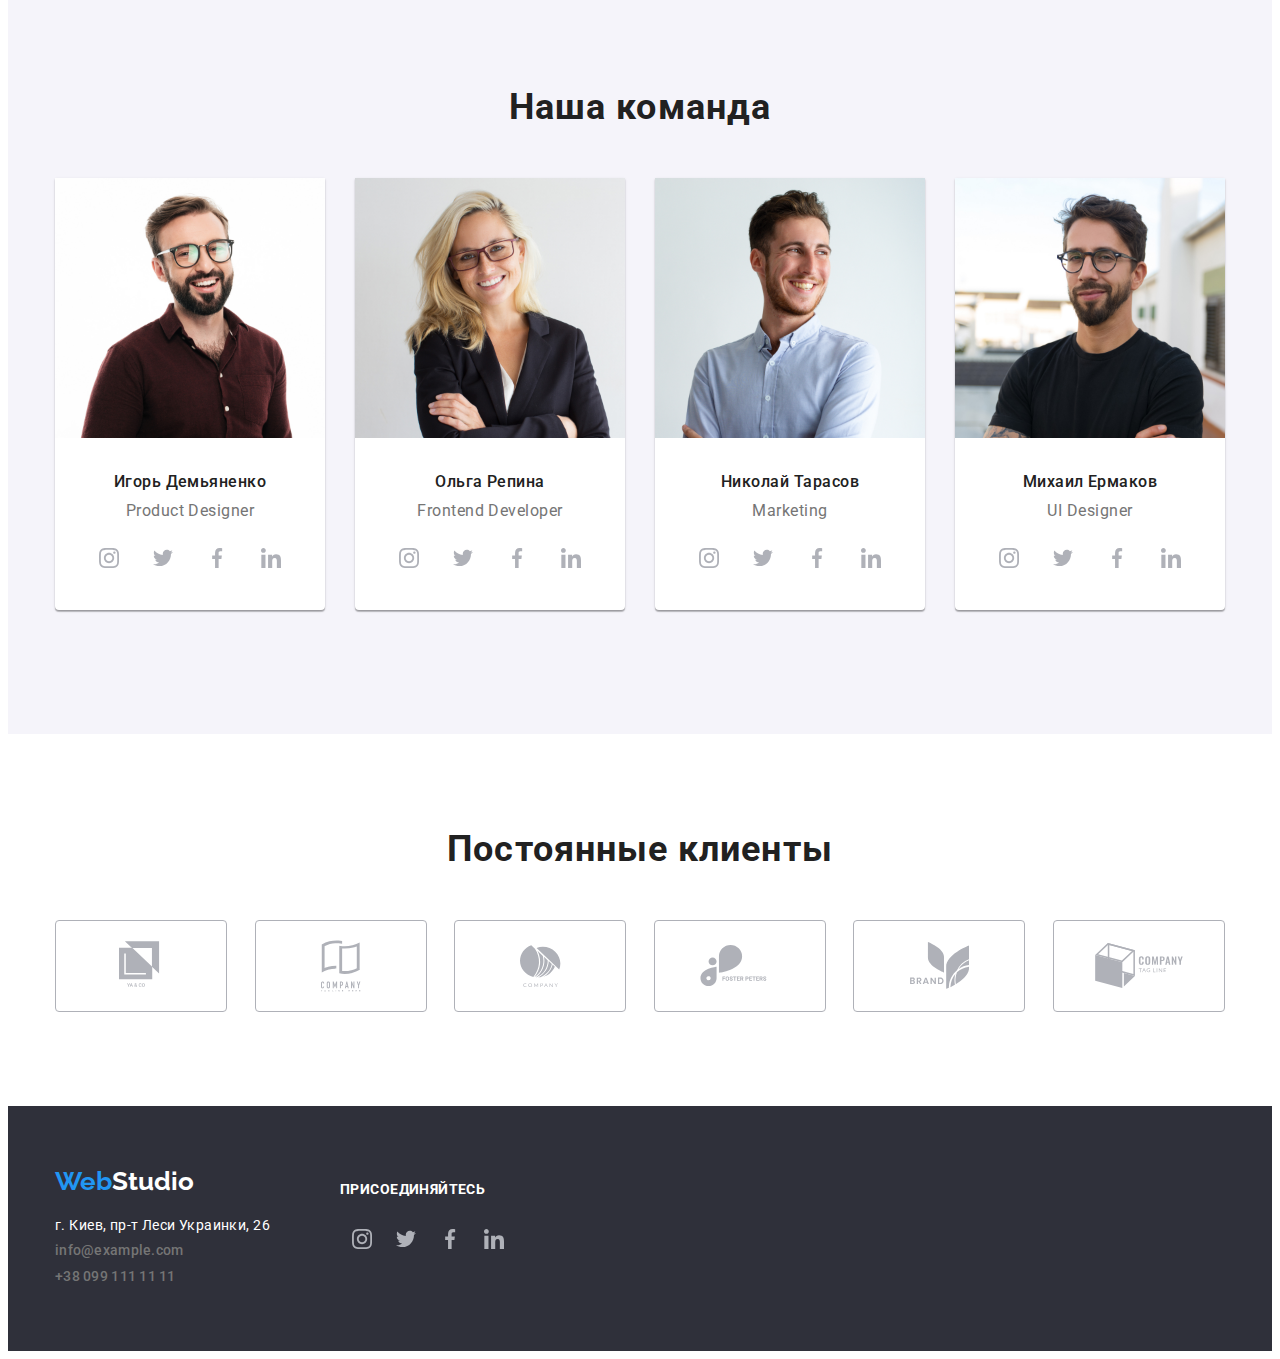
==== commit 9a44d348: "Корректирует иконки" ====
--- a/index.html
+++ b/index.html
@@ -29,16 +29,14 @@
                 </nav>
                 <ul class="container-contacts">
                     <li class="contacts-envelope contacts">
-                        <svg class="icon-envelope" width="16" height="12">
-                            <use href="./symbol-defs.svg#icon-envelope"></use>
-                        </svg>  
-                        <a class="mail mail-head" href="mailto:info@devstudio.com">info@devstudio.com</a>
+                         
+                        <a class="mail mail-head" href="mailto:info@devstudio.com"><svg class="icon-envelope">
+                            <use  href="./symbol-defs.svg#icon-envelope"></use></svg>info@devstudio.com</a>
                     </li>
                     <li class="contacts-smartphone contacts">
-                        <svg class="icon-smartphone" width="10" height="16">
-                            <use  href="./symbol-defs.svg#icon-smartphone-1"></use>
-                        </svg>
-                        <a class="tel tel-head" href="tel:+380961111111">+38 096 111 11 11</a>
+                        
+                        <a class="tel tel-head" href="tel:+380961111111"><svg class="icon-smartphone">
+                            <use  href="./symbol-defs.svg#icon-smartphone-1"></use></svg>+38 096 111 11 11</a>
                     </li>
                 </ul>                  
         </div>                    
@@ -49,14 +47,14 @@
             <div class="container-hero">
                 <!--<img src="./Images/Img (7) (1).jpg" alt="Команда разработчиков" width="1600px" height="600px">-->
                 <div class="hero-title"><h1 class="hero-title">Эффективные решения<br> для вашего бизнеса</h1></div>
-                <div class="container-hero-btn"><button class="hero-btn" type="button"><span class="hero-btn-name">Заказать услугу</span></button></div>
+                <div class="container-hero-btn"><button class="hero-btn" type="button">Заказать услугу</button></div>
             </div>
         </section>
         <!-- Преимущества работы -->
-        <section class="advantages">
+        <section class="advantages container">
             <!-- <h2>Преимущества работы с нами</h2> -->
             <ul class="advantages-list">
-                <div class="container-advantages-list container">
+                
                     <li class="advantages-item">
                         <div class="container-icon-advantages"><svg class="icon-advantages"><use href="./symbol-defs.svg#icon-antenna-1-1"></use></svg></div>                
                         <h3 class="advantages-title">Внимание к деталям</h3>
@@ -77,12 +75,11 @@
                         <h3 class="advantages-title">Современные технологии</h3>
                         <p class="advantages-discription">Значимость этих проблем настолько очевидна, что реализация плановых заданий.</p>
                     </li>
-                </div>
+               
             </ul>
         </section>
         <!--Чем мы занимаемся-->
-        <section>  
-            <div class="container-we_made container">
+        <section class="we_made container">  
                 <h2 class="we_made-title">Чем мы занимаемся</h2>
                 <ul>
                     <div class="we_made_job-list">
@@ -91,7 +88,6 @@
                         <li><img src="Images/img(2).jpg" alt="Планшет." width="370" height="290"></li>
                     </div>
                 </ul>
-            </div>
         </section>
         <!-- Наша команда -->
         <section class="our_team">
@@ -179,9 +175,9 @@
                     </div>
                     <address class="adress">
                         <div class="container-adress">
-                            <p class="adress-gorod">г. Киев, пр-т Леси Украинки, 26</p>
+                            <p class="adress-sity">г. Киев, пр-т Леси Украинки, 26</p>
                             <ul class="contacts">
-                                <li><a class="mail" href="mailto:info@example.com">info@example.com</a></li>
+                                <li><a class="mail mail-footer" href="mailto:info@example.com">info@example.com</a></li>
                                 <li><a class="tel" href="tel:+380991111111">+38 099 111 11 11</a></li>
                             </ul>
                         </div>
--- a/style.css
+++ b/style.css
@@ -42,6 +42,7 @@
 }
 .header{
     padding-bottom: 25px;
+    padding-top: 24px;
 }
 
 .header .logo{
@@ -51,19 +52,30 @@
 .nav-list:not(:first-child){
   margin-left: 50px;  
 }
-.icon-envelope{
+.mail .icon-envelope{
     width: 16px;
     height: 12px;
+    margin-right: 10px;
+    fill: #757575;
+    
+}
+
+
 }
 .mail-head{
-    margin-left: 10px;
+    display: flex;
+    align-items: center;
+    
 }
 .tel-head{
-    margin-left: 10px;
+    display: flex;
+    align-items: center;
 }
 .icon-smartphone{
-    width: 10px;
-    height: 16px;
+    width:10px;
+    height:16px;
+    margin-right: 10px;
+    fill:#757575
 }
 
 .contacts-smartphone{
@@ -71,27 +83,34 @@
     display: flex;
     align-items: center;
 }
-.contacts-smartphone:hover, .contacts-smartphone:focus, .contacts-envelope:hover, .coctacts-envelope:focus{
-    fill: var(--accent-color);
-    color: var(--accent-color);
+
 }
 
 .contacts-envelope{
     display: flex;
     align-items: center;
+}
+.icon-envelope:hover, .icon-envelope:focus, .icon-smartphone:hover, .icon-smartphone:focus{
+    fill:var(--accent-color);
+}
+.mail-head:focus .icon-envelope,
+.mail-head:hover .icon-envelope,
+.tel-head:hover .icon-smartphone,
+.tel-head:focus .icon-smartphone{
+    fill:var(--accent-color);
 }
 
 .container{
     width: 1170px;
     padding: 0 15px;
-    margin: 0 auto;
-   
-}
+    margin: 0 auto;   
+}
+
 .header>.container{
     display: flex;
     align-items: center;
     justify-content: space-between;
-    padding-top: 24px;
+    
 }
 .container-nav-list{
     display: flex;
@@ -156,15 +175,14 @@
 
 
 .hero{
+    
     padding-bottom: 200px;
     padding-top: 200px;
-    background-color: #2F303A;
+    
 
 }
 .container-hero{
     text-align: center;
-    padding-bottom: 200px;
-    padding-top: 200px;
     background-color: #2F303A;
     background-image: linear-gradient(
         rgba(47, 48, 58, 0.4),
@@ -172,6 +190,9 @@
         url(./Images/Img\ \(7\)\ \(1\).jpg);
     background-repeat: no-repeat;
     background-size: cover;
+    padding-bottom: 200px;
+    padding-top: 200px;
+    
     
 }
 
@@ -196,21 +217,16 @@
 line-height: 1.875;
 text-align: center;
 min-width: 200px;
+min-height: 50px;
 background-color: var(--accent-color);
+border-radius: 4px;
 
 /* identical to box height, or 187% */
 
 color: #FFFFFF;
 }
 
-.hero-btn-name{
-font-family: var(--roboto-font);
-font-style: normal;
-font-weight: bold;
-font-size: 16px;
-line-height: 1.875;
-/* identical to box height, or 187% */
-}
+
 
 .container-hero-btn{
     text-align: center;
@@ -244,12 +260,17 @@
 margin-top: 10px;
 }
 
-.container-advantages-list{
-    display: flex;
-    align-items: center;
+.advantages{
+    
     padding-top: 94px;
     padding-bottom: 94px;
     
+    
+}
+
+.advantages-list{
+    display: flex;
+    align-items: center;
     justify-content: space-between;
 }
 
@@ -296,7 +317,7 @@
 color: var(--titles-color);
 }
 
-.container-we_made{
+.we_made{
     padding-bottom: 94px;
 }
 .we_made_job-list{
@@ -348,7 +369,7 @@
     background-color: #FFFFFF;
 }
 
-.container-our_team{
+.our_team{
 
     padding-top: 94px;
     padding-bottom: 94px;
@@ -409,7 +430,7 @@
     fill: #AFB1B8;
    
 }
-.social-link:hover, .social-list-item:focus{
+.social-link:hover, .social-link:focus{
     background-color: var(--accent-color);
 }
 .social-link:hover .social-icon,
@@ -492,6 +513,7 @@
 
 .footer-content{
     display: flex;
+    align-items: flex-start;
 }
 .logo-foot{
     color: #ffffff;    
@@ -505,11 +527,12 @@
 }
 .container-join{
     margin-left: 70px;
+    padding-top: 15px;
 }
 .container-join .container-social-list{
     padding-left: 0;
 }
-.adress-gorod{
+.adress-sity{
 font-family: var(--roboto-font);
 font-style: normal;
 font-weight: normal;
@@ -517,12 +540,14 @@
 line-height: 24px1.714;
 letter-spacing: 0.03em;
 color: #FFFFFF;
+margin-bottom: 9px;
 }
 .container-join .social-link{
-    
-
-
-    
+        
+}
+.mail-footer{
+    display: block;
+    margin-bottom: 9px;
 }
 
 
@@ -615,15 +640,24 @@
     flex-wrap: wrap;
     padding-bottom: 94px;
 }   
-.card-item:not(:nth-child(3n+1)){
+.examples-item:not(:nth-child(3n+1)){
     margin-left: 30px;
 }
-.card-item{
+.examples-item{
     flex-basis: CALC(100%/3-90);
     
 }
-.card-item:not(:nth-child(n+7)){
+.examples-item:not(:nth-child(n+7)){
     margin-bottom: 30px;
+    
+}
+.examples-link{
+    display: block;
+}
+
+.examples-link:focus, .examples-link:hover{
+    box-shadow: 0px 4px 4px rgba(0, 0, 0, 0.2);
+    
 }
 .examples-title{
     
@@ -649,6 +683,9 @@
 .padding{
     padding-bottom: 94px;
 }
+.examples-link{
+    text-decoration: none ;
+}
 
 .btn-item:hover, .btn-item:focus{
     background-color: var(--accent-color); 
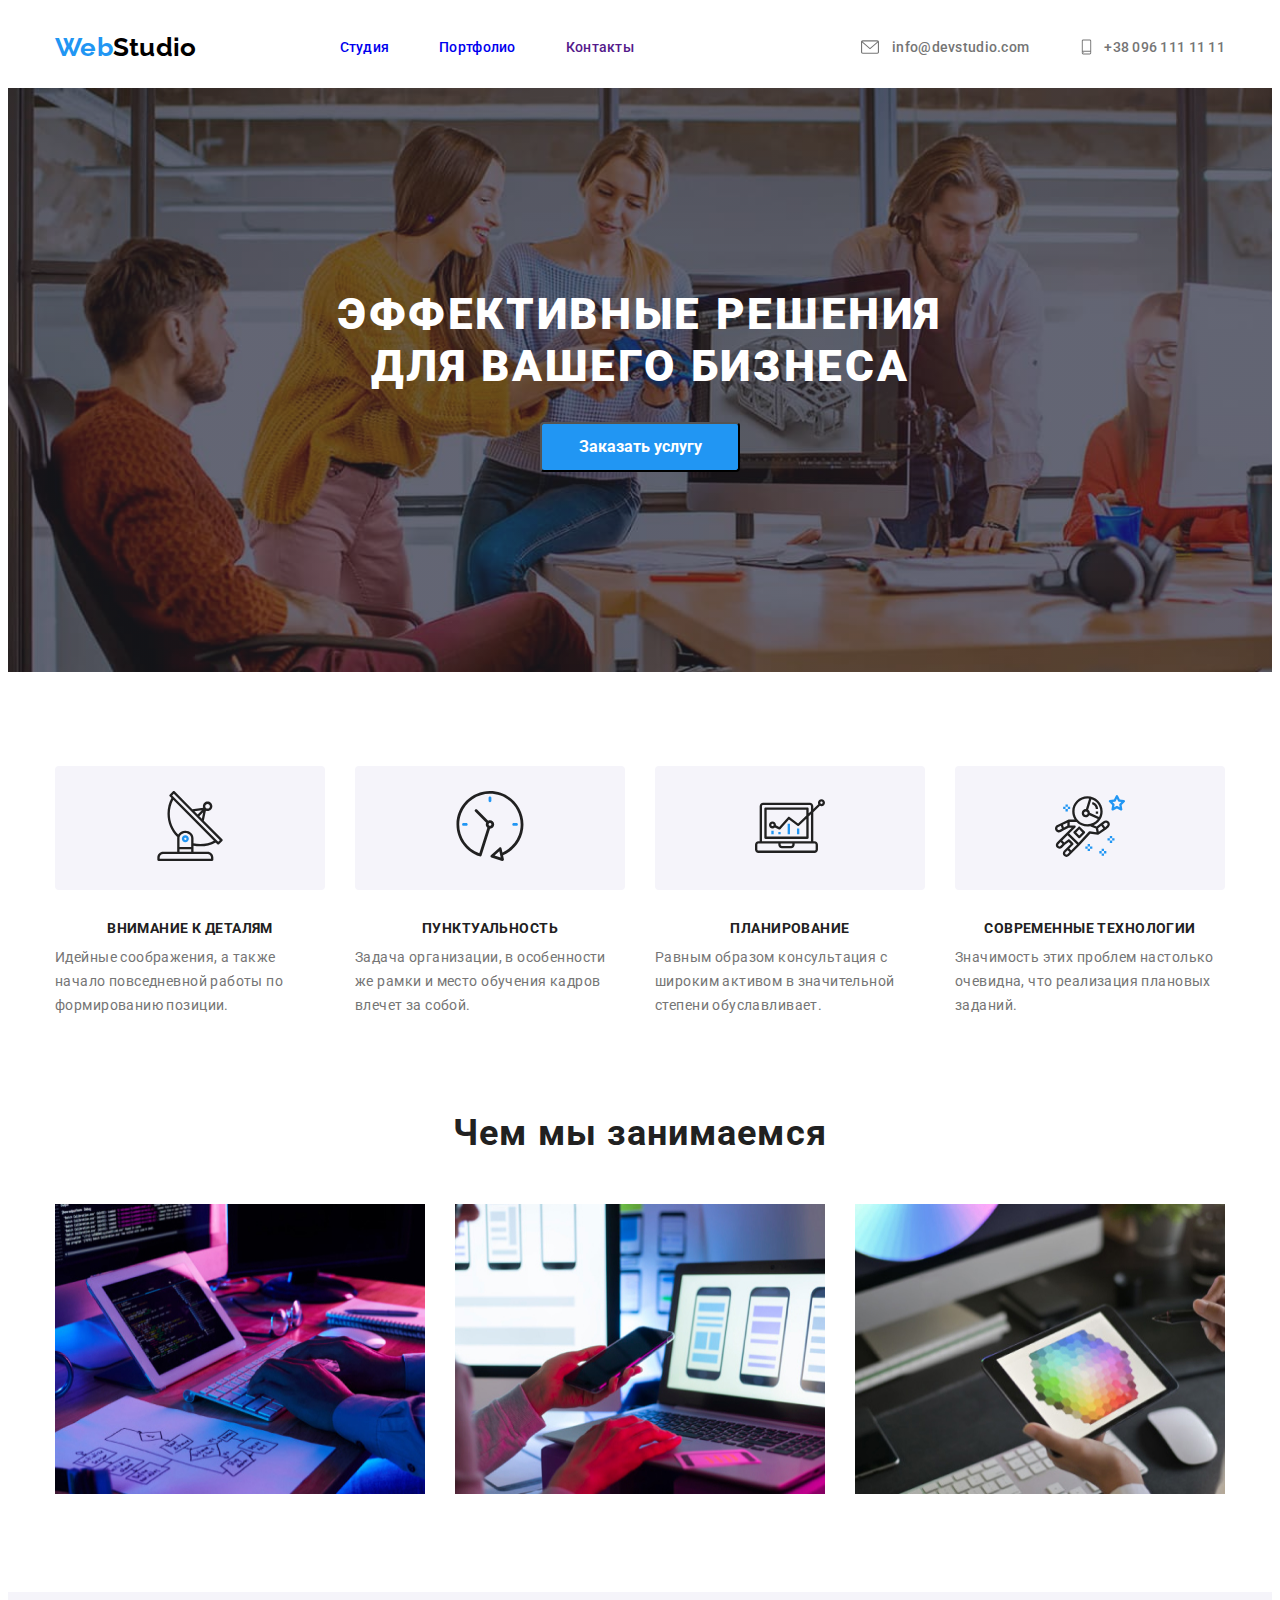
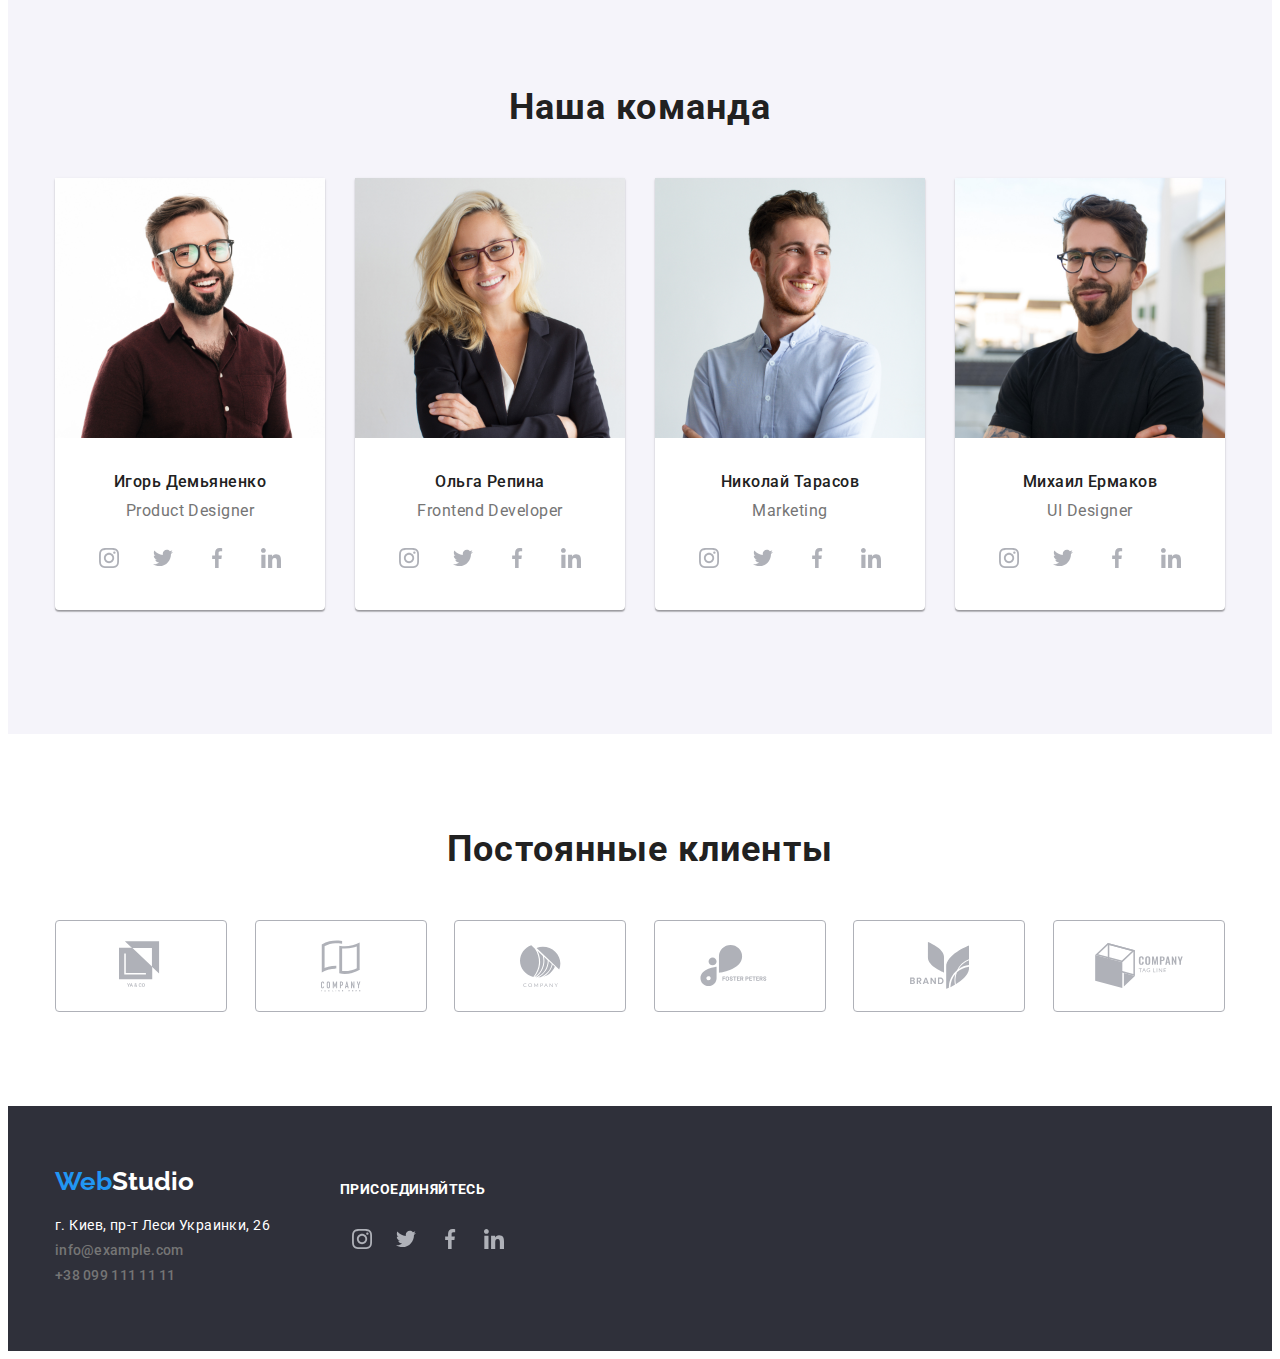
==== commit 012926cd: "Доделывает ДЗ" ====
--- a/index.html
+++ b/index.html
@@ -30,12 +30,12 @@
                 <ul class="container-contacts">
                     <li class="contacts-envelope contacts">
                          
-                        <a class="mail mail-head" href="mailto:info@devstudio.com"><svg class="icon-envelope">
+                        <a class="mail " href="mailto:info@devstudio.com"><svg class="icon-envelope">
                             <use  href="./symbol-defs.svg#icon-envelope"></use></svg>info@devstudio.com</a>
                     </li>
                     <li class="contacts-smartphone contacts">
                         
-                        <a class="tel tel-head" href="tel:+380961111111"><svg class="icon-smartphone">
+                        <a class="tel " href="tel:+380961111111"><svg class="icon-smartphone">
                             <use  href="./symbol-defs.svg#icon-smartphone-1"></use></svg>+38 096 111 11 11</a>
                     </li>
                 </ul>                  
--- a/style.css
+++ b/style.css
@@ -53,27 +53,25 @@
   margin-left: 50px;  
 }
 .mail .icon-envelope{
-    width: 16px;
-    height: 12px;
+    width: 24px;
+    height: 18px;
     margin-right: 10px;
     fill: #757575;
     
 }
-
-
-}
-.mail-head{
-    display: flex;
-    align-items: center;
-    
-}
-.tel-head{
-    display: flex;
-    align-items: center;
-}
-.icon-smartphone{
-    width:10px;
-    height:16px;
+.mail{
+    display: flex;
+    align-items: center;
+}
+
+
+.tel{
+    display: flex;
+    align-items: center;
+}
+.tel .icon-smartphone{
+    width: 15px;
+    height:24px;
     margin-right: 10px;
     fill:#757575
 }
@@ -93,10 +91,10 @@
 .icon-envelope:hover, .icon-envelope:focus, .icon-smartphone:hover, .icon-smartphone:focus{
     fill:var(--accent-color);
 }
-.mail-head:focus .icon-envelope,
-.mail-head:hover .icon-envelope,
-.tel-head:hover .icon-smartphone,
-.tel-head:focus .icon-smartphone{
+.mail:focus .icon-envelope,
+.mail:hover .icon-envelope,
+.tel:hover .icon-smartphone,
+.tel:focus .icon-smartphone{
     fill:var(--accent-color);
 }
 
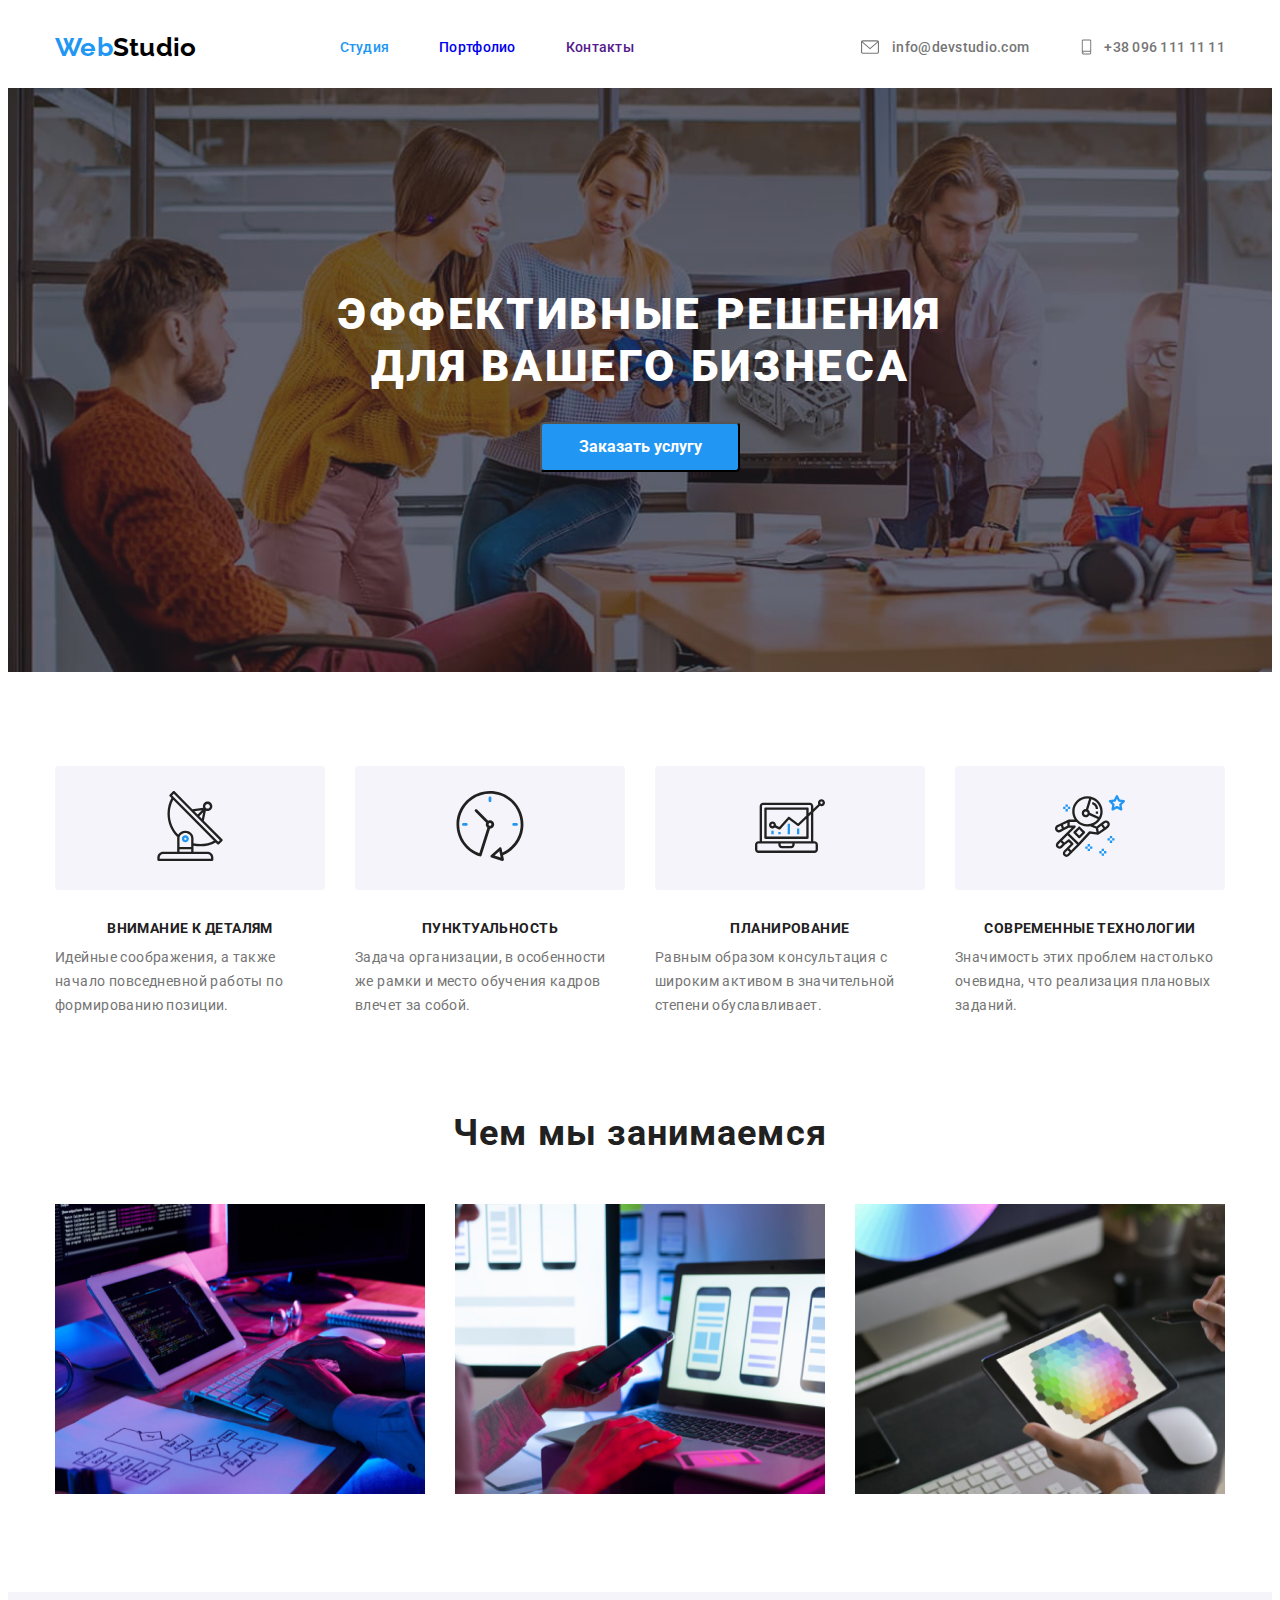
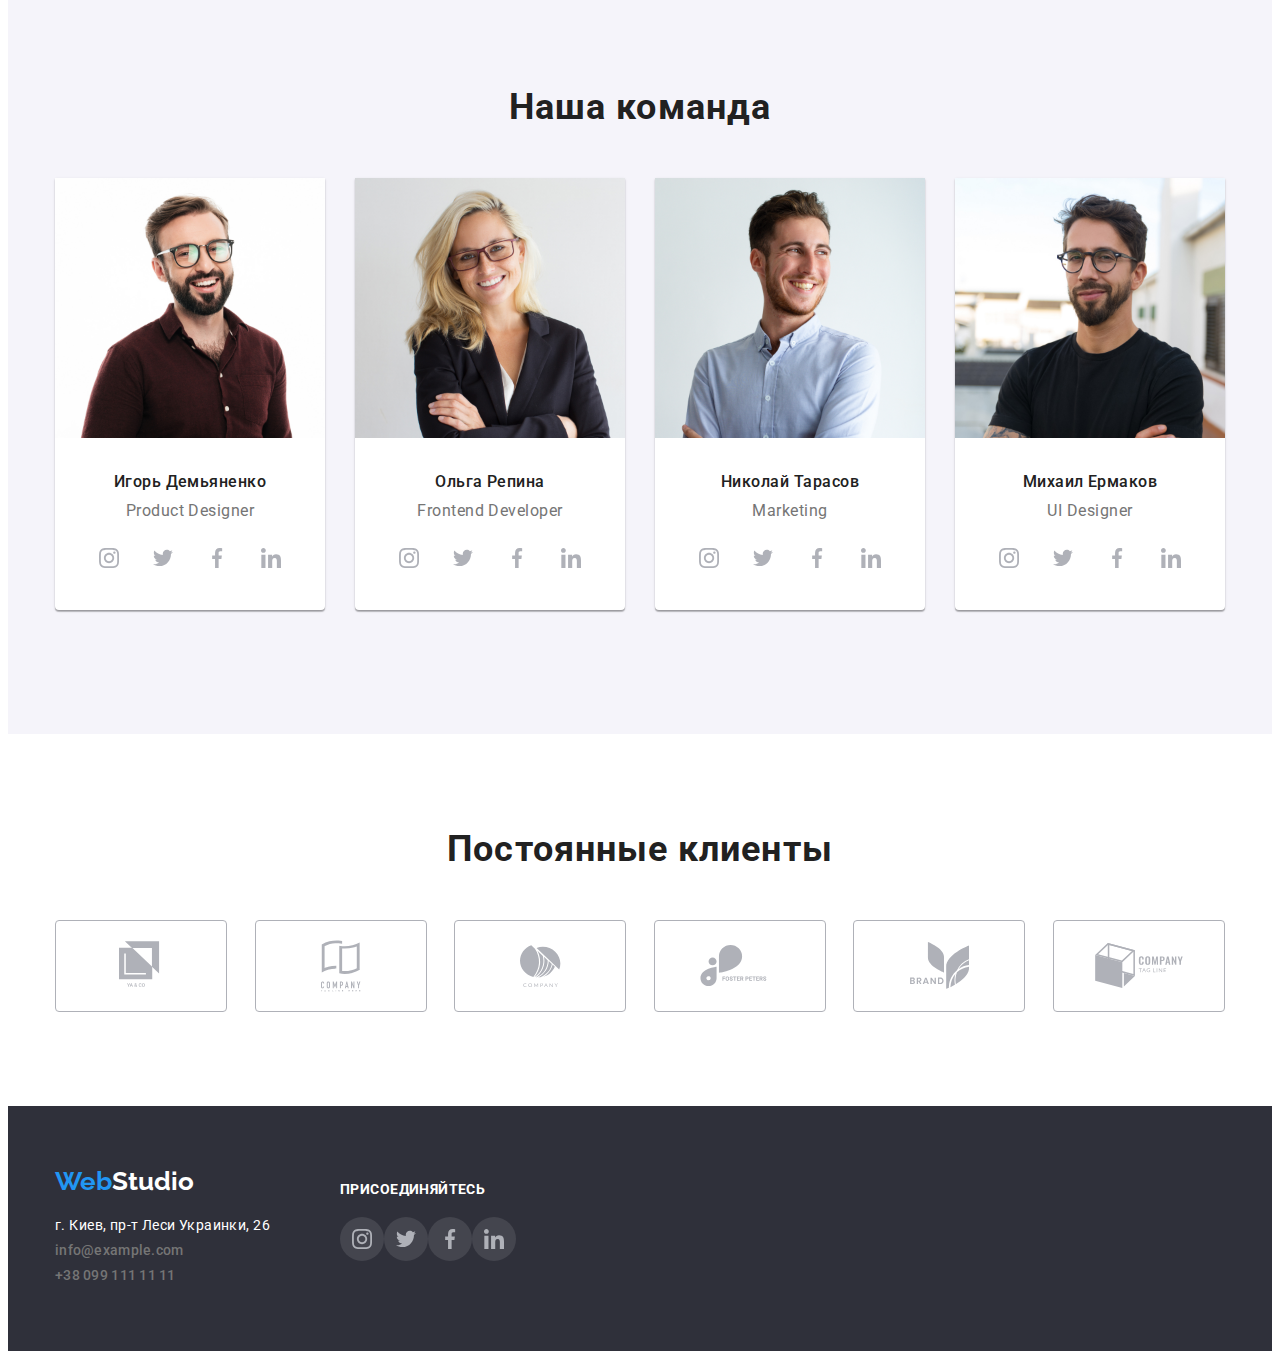
==== commit 87161142: "Исправляет ошибки" ====
--- a/index.html
+++ b/index.html
@@ -20,7 +20,7 @@
                         
                             <ul class="nav-list">
 
-                                <li class="nav-list"><a class="nav-list-studio" href="index.html">Студия</a></li>
+                                <li class="nav-list"><a class="nav-list-studio current" href="index.html">Студия</a></li>
                                 <li class="nav-list"><a class="nav-list-portfolio" href="portfolio.html">Портфолио</a></li>
                                 <li class="nav-list"><a class="nav-list-contacts" href="">Контакты</a></li>
                                 
@@ -187,10 +187,10 @@
                     <p class="join">присоединяйтесь</p>
                     <ul class="social-list">
                         <div class="container-social-list">
-                            <li class="social-list-item"><a class="social-link" href="#"><svg class="social-icon"><use href="./symbol-defs.svg#icon-instagram-2-1"></use></svg></a></li>
-                            <li class="social-list-item"><a class="social-link" href="#"><svg class="social-icon"><use href="./symbol-defs.svg#icon-twitter-1-1"></use></svg></a></li>
-                            <li class="social-list-item"><a class="social-link" href="#"><svg class="social-icon"><use href="./symbol-defs.svg#icon-facebook-1-1"></use></svg></a></li>
-                            <li class="social-list-item"><a class="social-link" href="#"><svg class="social-icon"><use href="./symbol-defs.svg#icon-linkedin-1-1"></use></svg></a></li>
+                            <li class="social-list-item"><a class="social-link social-link-footer" href="#"><svg class="social-icon"><use href="./symbol-defs.svg#icon-instagram-2-1"></use></svg></a></li>
+                            <li class="social-list-item"><a class="social-link social-link-footer" href="#"><svg class="social-icon"><use href="./symbol-defs.svg#icon-twitter-1-1"></use></svg></a></li>
+                            <li class="social-list-item"><a class="social-link social-link-footer" href="#"><svg class="social-icon"><use href="./symbol-defs.svg#icon-facebook-1-1"></use></svg></a></li>
+                            <li class="social-list-item"><a class="social-link social-link-footer" href="#"><svg class="social-icon"><use href="./symbol-defs.svg#icon-linkedin-1-1"></use></svg></a></li>
                         </div>
                     </ul>
                 </div>
--- a/style.css
+++ b/style.css
@@ -74,6 +74,9 @@
     height:24px;
     margin-right: 10px;
     fill:#757575
+}
+.current{
+    color:var(--accent-color);
 }
 
 .contacts-smartphone{
@@ -516,6 +519,9 @@
 .logo-foot{
     color: #ffffff;    
 }
+.social-link-footer{
+    background: rgba(255, 255, 255, 0.1);
+}
 
 .container-logo{
 margin-bottom: 20px;
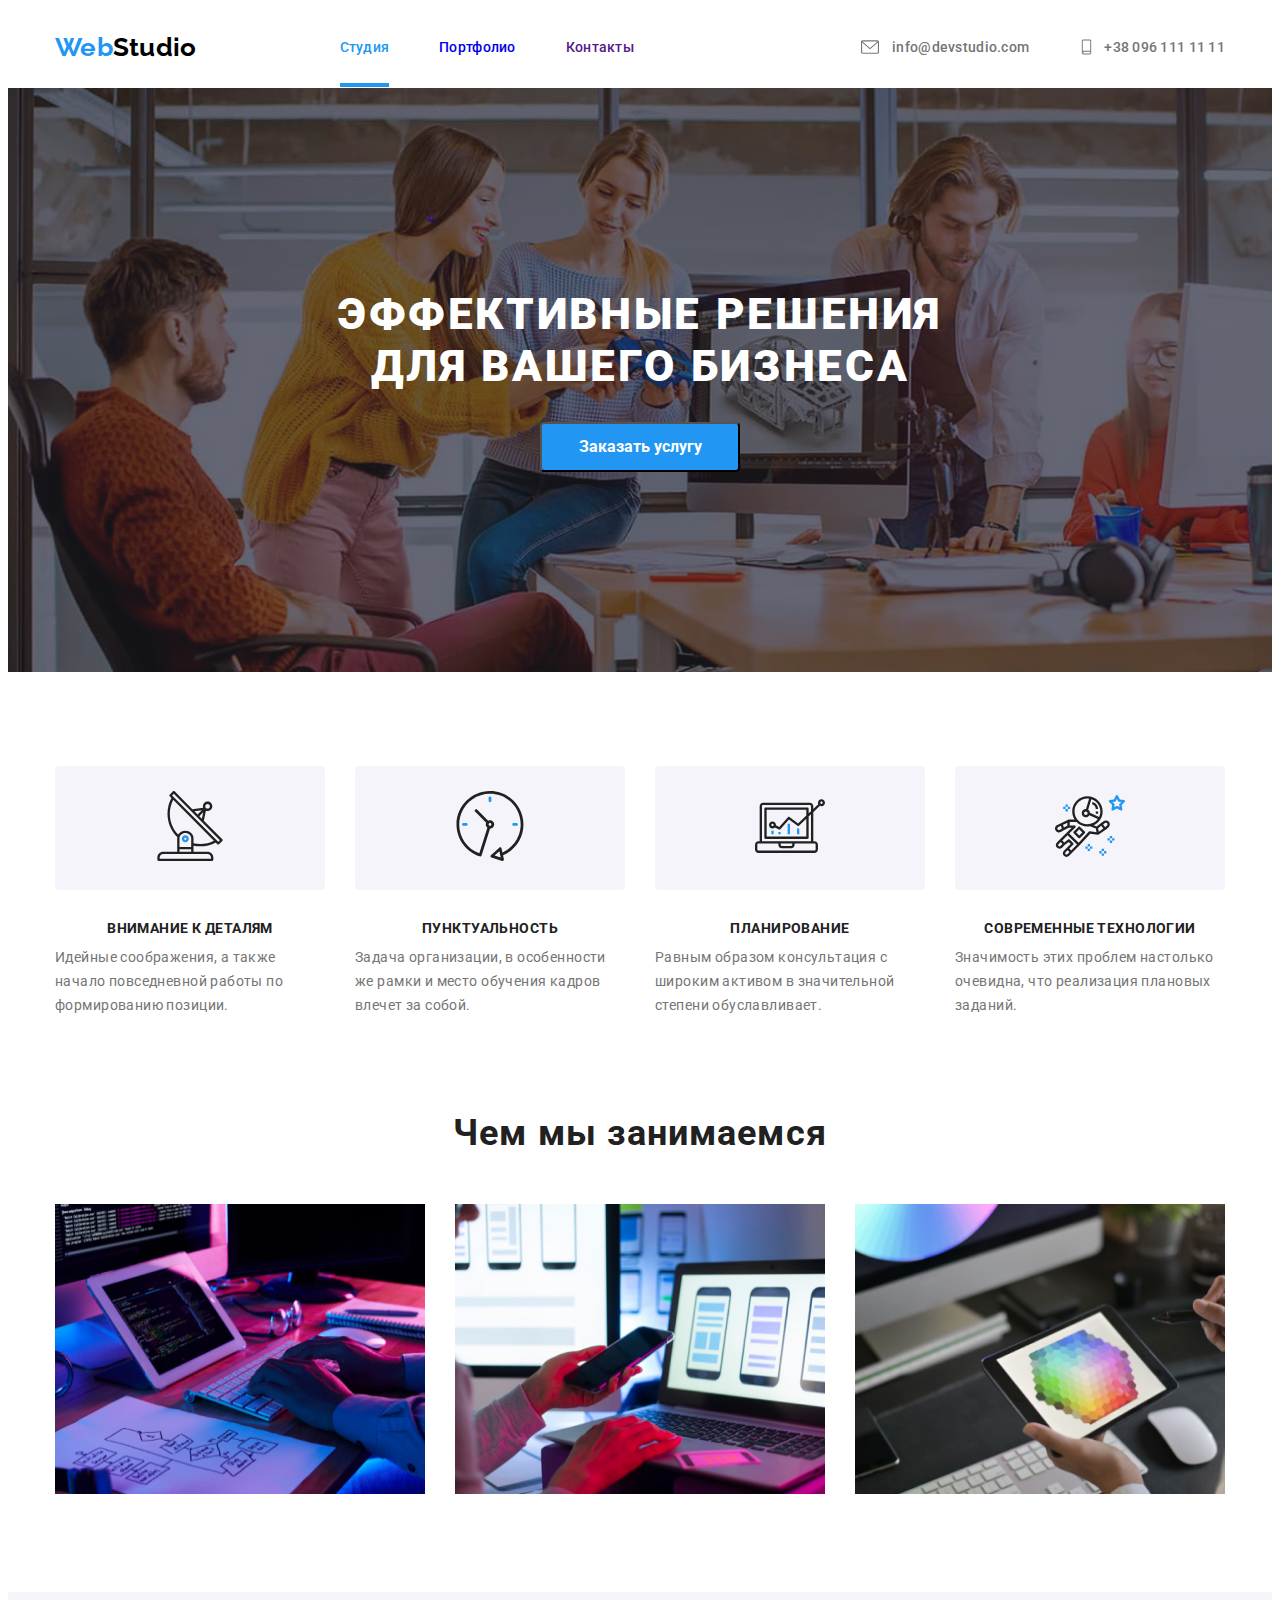
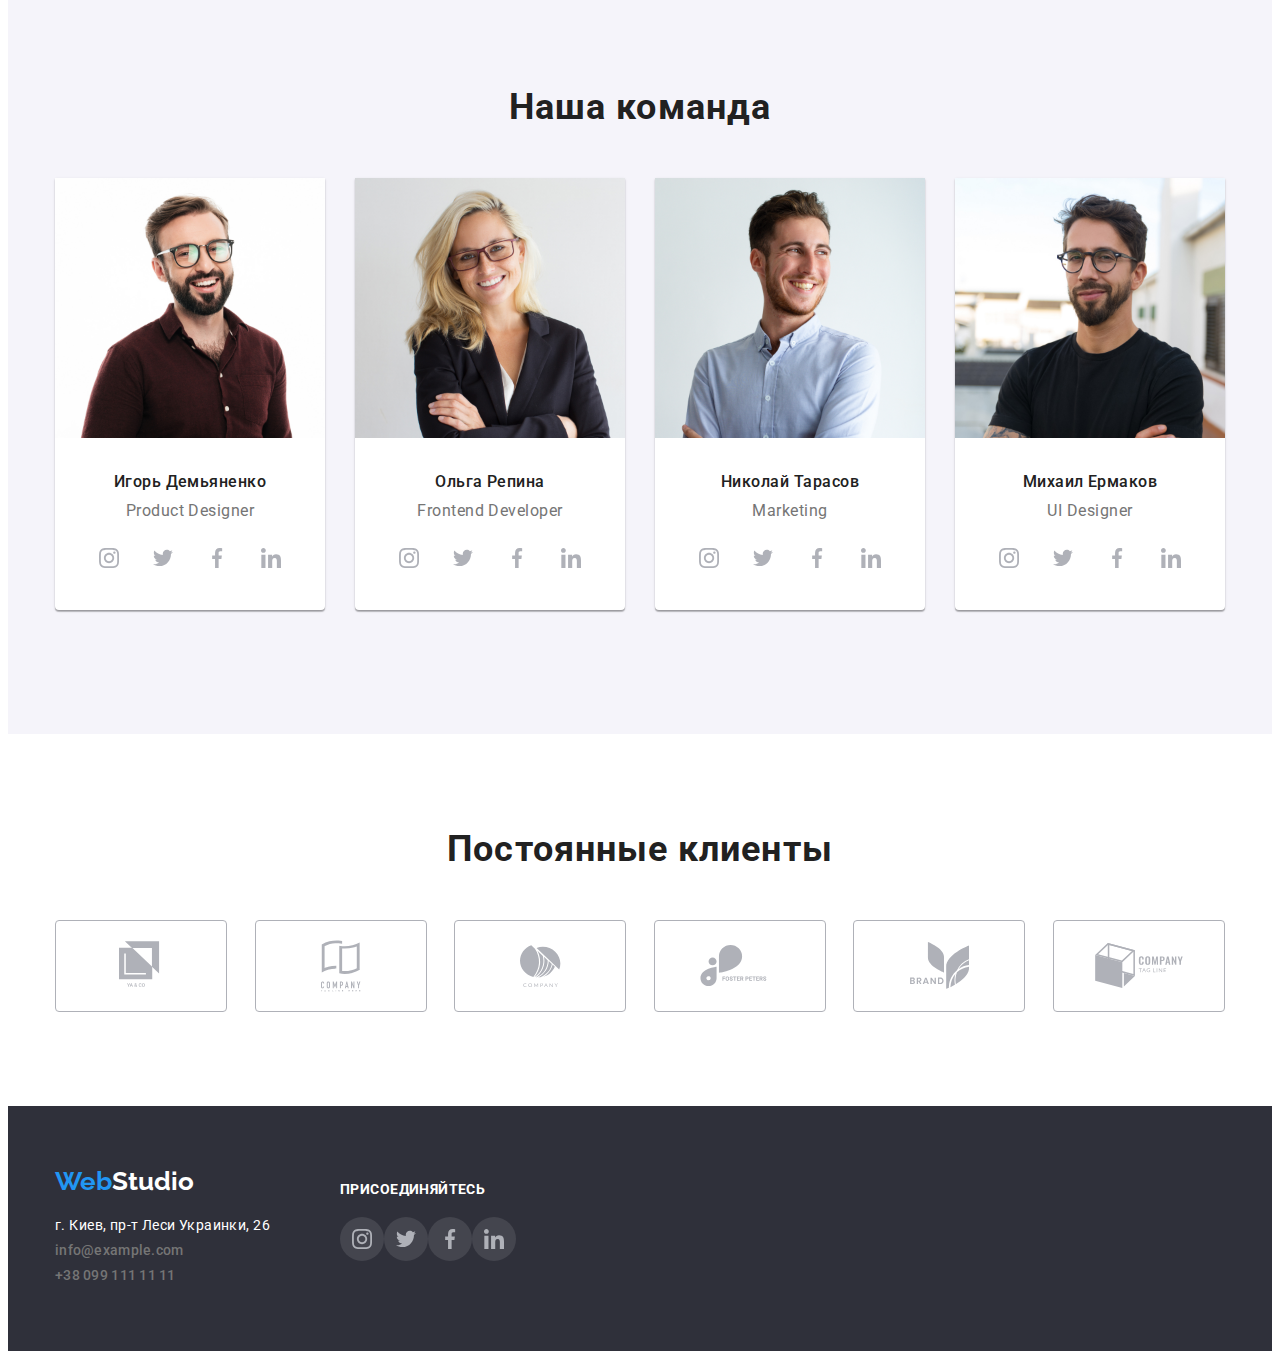
==== commit 8a6188ed: "Корректирует" ====
--- a/index.html
+++ b/index.html
@@ -20,7 +20,7 @@
                         
                             <ul class="nav-list">
 
-                                <li class="nav-list"><a class="nav-list-studio current" href="index.html">Студия</a></li>
+                                <li class="nav-list"><a class="nav-list-studio current-studio" href="index.html">Студия</a></li>
                                 <li class="nav-list"><a class="nav-list-portfolio" href="portfolio.html">Портфолио</a></li>
                                 <li class="nav-list"><a class="nav-list-contacts" href="">Контакты</a></li>
                                 
@@ -47,7 +47,7 @@
             <div class="container-hero">
                 <!--<img src="./Images/Img (7) (1).jpg" alt="Команда разработчиков" width="1600px" height="600px">-->
                 <div class="hero-title"><h1 class="hero-title">Эффективные решения<br> для вашего бизнеса</h1></div>
-                <div class="container-hero-btn"><button class="hero-btn" type="button">Заказать услугу</button></div>
+                <div class="container-hero-btn"><button class="hero-btn" data-modal-open type="button">Заказать услугу</button></div>
             </div>
         </section>
         <!-- Преимущества работы -->
@@ -198,5 +198,9 @@
         </div>    
     </footer>  
 
+    <div class="backdrop is-hidden" data-modal>
+        <div class="modal"><button class="modal-btn-close" type="button">x</button></div>
+    </div>
+    <script src="./js/modal.js"></script>
 </body>
 </html>--- a/style.css
+++ b/style.css
@@ -75,10 +75,33 @@
     margin-right: 10px;
     fill:#757575
 }
-.current{
+.current-studio{
     color:var(--accent-color);
 }
-
+.current-studio::after{
+    content:'';
+    width: 100%;
+    display: block;
+    height: 4px;
+    background-color: var(--accent-color);
+    position: absolute;
+    top: 44px;
+    
+}
+
+.current-portfolio{
+    color:var(--accent-color);
+}
+.current-portfolio::after{
+    content:'';
+    width: 100%;
+    display: block;
+    height: 4px;
+    background-color: var(--accent-color);
+    position: absolute;
+    top: 45px;
+    
+}
 .contacts-smartphone{
     margin-left: 50px;
     display: flex;
@@ -139,6 +162,7 @@
 }
 .nav-list{
     color: var(--titles-color);
+    position: relative;
 }
 .nav-list, .contacts, .advantages-list, .we_made_job-list, .our-team-list, .btn-list, .examples-list {
 list-style: none;
@@ -557,6 +581,34 @@
 
 /*------------------END FOOTER-----------------*/
 
+/*------------------MODAL WINDOW---------------*/
+
+.backdrop{
+    position: fixed;
+    width: 100%;
+    height: 100%;
+    top:0;
+    left:0;
+    background: rgba(0, 0, 0, 0.2);
+}
+.backdrop.is-hidden{
+    opacity: 0;
+    pointer-events: none;
+}
+
+.modal{
+    position: absolute;
+    top:50%;
+    left:50%;
+    transform: translate(-50%, -50%);
+
+    width: 528px;
+    height: 581px;
+    background-color: #ffffff;
+}
+
+/*--------------END MODAL WINDOW---------------*/
+
 /*------------------PORTFOLIO------------------*/
 
 .portfolio-body{
@@ -568,6 +620,11 @@
 padding-bottom: 34px;
 padding-top: 94px;
 
+}
+
+.header-portfolio{
+    border-bottom: 1px solid #ECECEC;
+       
 }
 
 
@@ -631,6 +688,7 @@
 text-align: center;
 letter-spacing: 0.03em;
 color: var(--titles-color);
+
 }
 .btn-sheet:not(:last-child){
     margin-right: 8px;
